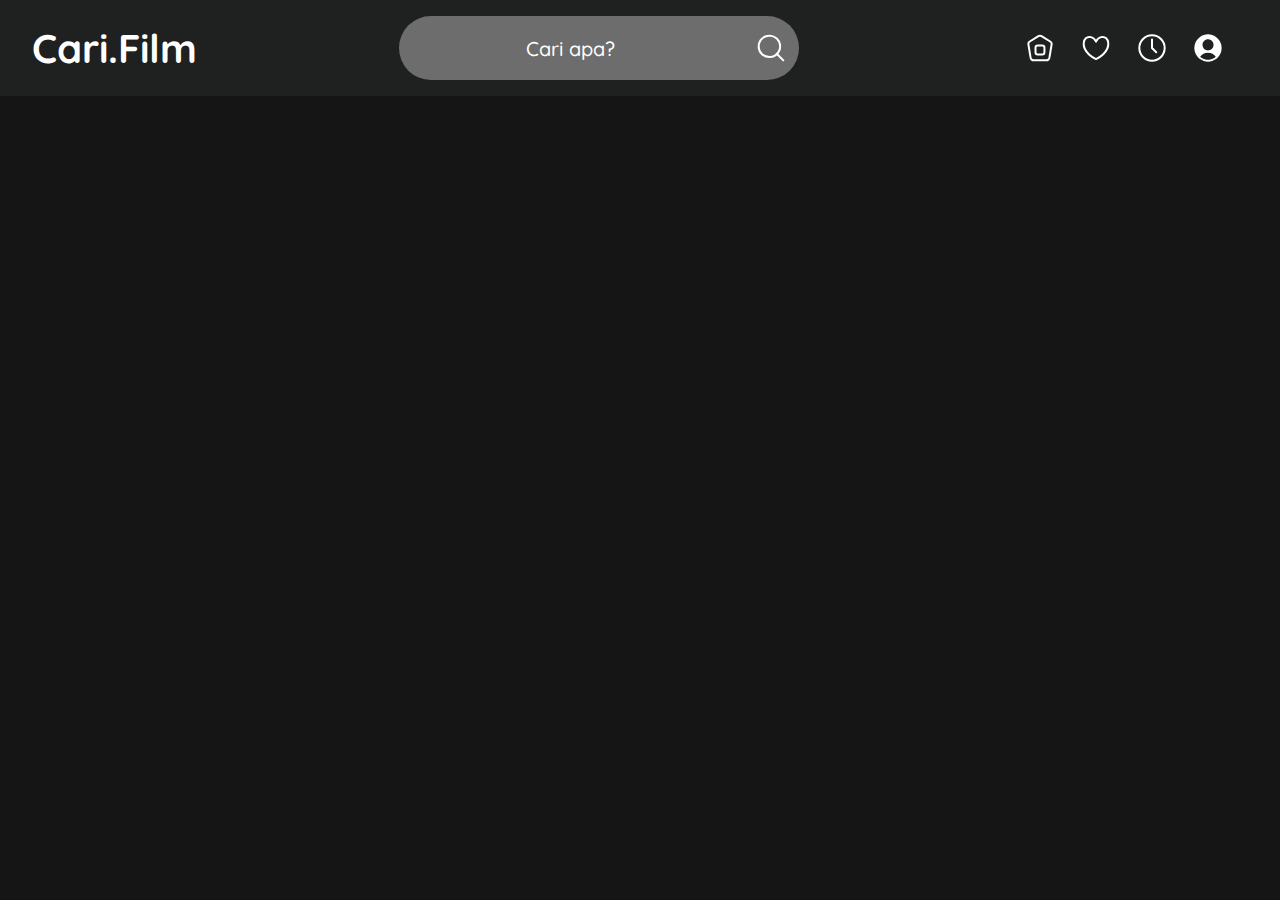
==== src/html/akun.html @ 532577dd "Add files via upload" ====
<!DOCTYPE html>
<html lang="en">

<head>
    <meta charset="UTF-8">
    <meta name="viewport" content="width=device-width, initial-scale=1.0">
    <title>Akun | CariFilm</title>
    <link rel="stylesheet" href="../css/favorite.css">
</head>

<body>
    <header>
        <div class="logo">Cari.Film</div>
        <div class="search">
            <div class="hint">Cari apa?</div>
            <div class="find">
                <svg width="32" height="32" viewBox="0 0 24 24" fill="none" xmlns="http://www.w3.org/2000/svg">
                    <path
                        d="M10.7828 18.8276C12.3741 18.8298 13.9302 18.3601 15.2544 17.4781C16.5785 16.596 17.6112 15.3413 18.2216 13.8726C18.832 12.4039 18.9929 10.7872 18.6837 9.2271C18.3746 7.66702 17.6093 6.23364 16.4849 5.10831C15.3604 3.98299 13.9272 3.2163 12.3666 2.90525C10.8061 2.5942 9.18823 2.75277 7.71786 3.3609C6.24748 3.96902 4.99062 4.99937 4.10632 6.32158C3.22202 7.64379 2.75 9.19844 2.75 10.7888C2.75 12.919 3.59596 14.9621 5.10209 16.4693C6.60821 17.9766 8.65135 18.8248 10.7828 18.8276Z"
                        stroke="currentColor" stroke-width="1.5" stroke-linecap="round" stroke-linejoin="round" />
                    <path d="M16.4883 16.491L21.25 21.25" stroke="currentColor" stroke-width="1.5"
                        stroke-linecap="round" stroke-linejoin="round" />
                </svg>
            </div>
        </div>

        <div class="tabbar">
            <div class="icon-container"><!-- home -->
                <svg class="icon-hover" width="32" height="32" viewBox="0 0 24 24" fill="none"
                    xmlns="http://www.w3.org/2000/svg">
                    <path
                        d="M21.1763 7.7549C20.9276 7.22678 20.5272 6.78468 20.0263 6.48491L13.5563 2.48491C13.0818 2.19089 12.5346 2.03511 11.9763 2.03511C11.4181 2.03511 10.8709 2.19089 10.3963 2.48491L3.90631 6.48491C3.41313 6.79411 3.02322 7.24318 2.78632 7.77489C2.54581 8.30709 2.4659 8.89792 2.55634 9.4749L4.22632 19.4749C4.34575 20.1674 4.70452 20.796 5.23999 21.251C5.77546 21.7061 6.45363 21.9587 7.15631 21.9649H16.7863C17.5133 21.9663 18.2189 21.7193 18.7863 21.2649C19.3195 20.8042 19.6736 20.1705 19.7863 19.4749L21.4564 9.4149C21.5292 8.84605 21.4318 8.26837 21.1763 7.7549ZM15.1763 14.8349C15.1763 15.3441 14.974 15.8325 14.614 16.1926C14.2539 16.5526 13.7656 16.7549 13.2563 16.7549H10.5863C10.0771 16.7549 9.58877 16.5526 9.2287 16.1926C8.86863 15.8325 8.66632 15.3441 8.66632 14.8349V12.1649C8.66632 11.6557 8.86863 11.1673 9.2287 10.8073C9.58877 10.4472 10.0771 10.2449 10.5863 10.2449H13.2563C13.7656 10.2449 14.2539 10.4472 14.614 10.8073C14.974 11.1673 15.1763 11.6557 15.1763 12.1649V14.8349Z"
                        fill="currentColor" />
                </svg>
                <!-- <svg class="icon-default" width="32" height="32" viewBox="0 0 24 24" fill="none"
                    xmlns="http://www.w3.org/2000/svg">
                    <path
                        d="M21.1763 7.7549C20.9276 7.22678 20.5272 6.78468 20.0263 6.48491L13.5563 2.48491C13.0818 2.19089 12.5346 2.03511 11.9763 2.03511C11.4181 2.03511 10.8709 2.19089 10.3963 2.48491L3.90631 6.48491C3.41313 6.79411 3.02322 7.24318 2.78632 7.77489C2.54581 8.30709 2.4659 8.89792 2.55634 9.4749L4.22632 19.4749C4.34575 20.1674 4.70452 20.796 5.23999 21.251C5.77546 21.7061 6.45363 21.9587 7.15631 21.9649H16.7863C17.5133 21.9663 18.2189 21.7193 18.7863 21.2649C19.3195 20.8042 19.6736 20.1705 19.7863 19.4749L21.4564 9.4149C21.5292 8.84605 21.4318 8.26837 21.1763 7.7549ZM15.1763 14.8349C15.1763 15.3441 14.974 15.8325 14.614 16.1926C14.2539 16.5526 13.7656 16.7549 13.2563 16.7549H10.5863C10.0771 16.7549 9.58877 16.5526 9.2287 16.1926C8.86863 15.8325 8.66632 15.3441 8.66632 14.8349V12.1649C8.66632 11.6557 8.86863 11.1673 9.2287 10.8073C9.58877 10.4472 10.0771 10.2449 10.5863 10.2449H13.2563C13.7656 10.2449 14.2539 10.4472 14.614 10.8073C14.974 11.1673 15.1763 11.6557 15.1763 12.1649V14.8349Z"
                        fill="currentColor" />
                </svg> -->
                <svg class="icon-default" width="32" height="32" viewBox="0 0 24 24" fill="none"
                    xmlns="http://www.w3.org/2000/svg">
                    <path
                        d="M19.6432 7.11615L13.162 3.08912C12.8074 2.86751 12.3977 2.75 11.9796 2.75C11.5614 2.75 11.1517 2.86751 10.7971 3.08912L4.31595 7.11615C3.94743 7.34834 3.65494 7.68332 3.47456 8.07978C3.29417 8.47623 3.23378 8.91682 3.30082 9.34719L4.9741 19.3869C5.06203 19.9128 5.33538 20.3898 5.74464 20.7315C6.1539 21.0732 6.67202 21.2571 7.20514 21.2498H16.7986C17.3317 21.2571 17.8499 21.0732 18.2591 20.7315C18.6684 20.3898 18.9417 19.9128 19.0297 19.3869L20.7029 9.34719C20.7656 8.91228 20.6985 8.46855 20.51 8.07164C20.3214 7.67474 20.0199 7.34234 19.6432 7.11615Z"
                        stroke="currentColor" stroke-width="1.5" stroke-linecap="round" stroke-linejoin="round" />
                    <path
                        d="M13.6528 10.1392H10.3063C9.38215 10.1392 8.633 10.8884 8.633 11.8125V15.1591C8.633 16.0832 9.38215 16.8323 10.3063 16.8323H13.6528C14.577 16.8323 15.3261 16.0832 15.3261 15.1591V11.8125C15.3261 10.8884 14.577 10.1392 13.6528 10.1392Z"
                        stroke="currentColor" stroke-width="1.5" stroke-linecap="round" stroke-linejoin="round" />
                </svg>
            </div>
            <div class="icon-container"><!-- favorite -->
                <!-- <svg class="icon-hover" width="32" height="32" viewBox="0 0 24 24" fill="none"
                    xmlns="http://www.w3.org/2000/svg">
                    <path
                        d="M21.19 12.6832C18.69 18.0932 12.57 20.8832 12.31 21.0032C12.2116 21.0434 12.1062 21.0638 12 21.0632C11.8938 21.0628 11.7886 21.0424 11.69 21.0032C11.44 20.8832 5.30996 18.0932 2.80996 12.6832C1.25996 9.31324 2.11996 5.68324 3.80996 4.12324C4.40192 3.61597 5.10576 3.2563 5.86367 3.07377C6.62158 2.89125 7.41194 2.89108 8.16994 3.07325C9.72094 3.42582 11.0755 4.36465 11.95 5.69325C12.8261 4.3618 14.1848 3.42248 15.7399 3.07325C16.4979 2.89108 17.2883 2.89125 18.0462 3.07377C18.8041 3.2563 19.508 3.61597 20.0999 4.12324C21.8799 5.68324 22.75 9.31324 21.19 12.6832Z"
                        fill="currentColor" />
                </svg> -->
                <svg class="icon-default" width="32" height="32" viewBox="0 0 24 24" fill="none"
                    xmlns="http://www.w3.org/2000/svg">
                    <path
                        d="M12 7.2294C10.2671 3.30561 6.23596 2.95683 4.35874 4.66804C2.83049 6.04137 2.09645 9.33298 3.49233 12.363C5.89902 17.573 12 20.3087 12 20.3087C12 20.3087 18.101 17.573 20.5076 12.363C21.9036 9.33298 21.1695 6.04137 19.6413 4.66804C17.764 2.95683 13.7328 3.30561 12 7.2294Z"
                        stroke="currentColor" stroke-width="1.5" stroke-linecap="round" stroke-linejoin="round" />
                </svg>
                <svg class="icon-hover" width="32" height="32" viewBox="0 0 24 24" fill="none"
                    xmlns="http://www.w3.org/2000/svg">
                    <path
                        d="M21.19 12.6832C18.69 18.0932 12.57 20.8832 12.31 21.0032C12.2116 21.0434 12.1062 21.0638 12 21.0632C11.8938 21.0628 11.7886 21.0424 11.69 21.0032C11.44 20.8832 5.30996 18.0932 2.80996 12.6832C1.25996 9.31324 2.11996 5.68324 3.80996 4.12324C4.40192 3.61597 5.10576 3.2563 5.86367 3.07377C6.62158 2.89125 7.41194 2.89108 8.16994 3.07325C9.72094 3.42582 11.0755 4.36465 11.95 5.69325C12.8261 4.3618 14.1848 3.42248 15.7399 3.07325C16.4979 2.89108 17.2883 2.89125 18.0462 3.07377C18.8041 3.2563 19.508 3.61597 20.0999 4.12324C21.8799 5.68324 22.75 9.31324 21.19 12.6832Z"
                        fill="currentColor" />
                </svg>
            </div>
            <div class="icon-container"><!-- history -->
                <!-- <svg class="icon-hover" width="32" height="32" viewBox="0 0 24 24" fill="none"
                    xmlns="http://www.w3.org/2000/svg">
                    <path
                        d="M12 1.75C9.97276 1.75 7.99104 2.35115 6.30544 3.47743C4.61983 4.60372 3.30609 6.20456 2.53029 8.0775C1.75449 9.95044 1.55142 12.0114 1.94692 13.9997C2.34242 15.988 3.31873 17.8144 4.75221 19.2478C6.1857 20.6813 8.01208 21.6575 10.0004 22.053C11.9887 22.4485 14.0496 22.2456 15.9225 21.4698C17.7954 20.694 19.3963 19.3802 20.5226 17.6946C21.6489 16.009 22.25 14.0273 22.25 12C22.2474 9.28234 21.1666 6.67676 19.2449 4.75508C17.3232 2.83341 14.7177 1.75265 12 1.75ZM15.88 15.88C15.7874 15.9745 15.6769 16.0497 15.5551 16.1012C15.4332 16.1526 15.3024 16.1794 15.1701 16.18C14.9063 16.1762 14.6546 16.0684 14.47 15.88L11.01 12.42V5.67999C11.01 5.41478 11.1153 5.16042 11.3029 4.97289C11.4904 4.78535 11.7448 4.67999 12.01 4.67999C12.2752 4.67999 12.5296 4.78535 12.7172 4.97289C12.9047 5.16042 13.01 5.41478 13.01 5.67999V11.6L15.88 14.47C16.0663 14.6574 16.1708 14.9108 16.1708 15.175C16.1708 15.4392 16.0663 15.6926 15.88 15.88Z"
                        fill="currentColor" />
                </svg> -->
                <svg class="icon-hover" width="32" height="32" viewBox="0 0 24 24" fill="none"
                    xmlns="http://www.w3.org/2000/svg">
                    <path
                        d="M12 1.75C9.97276 1.75 7.99104 2.35115 6.30544 3.47743C4.61983 4.60372 3.30609 6.20456 2.53029 8.0775C1.75449 9.95044 1.55142 12.0114 1.94692 13.9997C2.34242 15.988 3.31873 17.8144 4.75221 19.2478C6.1857 20.6813 8.01208 21.6575 10.0004 22.053C11.9887 22.4485 14.0496 22.2456 15.9225 21.4698C17.7954 20.694 19.3963 19.3802 20.5226 17.6946C21.6489 16.009 22.25 14.0273 22.25 12C22.2474 9.28234 21.1666 6.67676 19.2449 4.75508C17.3232 2.83341 14.7177 1.75265 12 1.75ZM15.88 15.88C15.7874 15.9745 15.6769 16.0497 15.5551 16.1012C15.4332 16.1526 15.3024 16.1794 15.1701 16.18C14.9063 16.1762 14.6546 16.0684 14.47 15.88L11.01 12.42V5.67999C11.01 5.41478 11.1153 5.16042 11.3029 4.97289C11.4904 4.78535 11.7448 4.67999 12.01 4.67999C12.2752 4.67999 12.5296 4.78535 12.7172 4.97289C12.9047 5.16042 13.01 5.41478 13.01 5.67999V11.6L15.88 14.47C16.0663 14.6574 16.1708 14.9108 16.1708 15.175C16.1708 15.4392 16.0663 15.6926 15.88 15.88Z"
                        fill="currentColor" />
                </svg>
                <svg class="icon-default" width="32" height="32" viewBox="0 0 24 24" fill="none"
                    xmlns="http://www.w3.org/2000/svg">
                    <path d="M15.1719 15.1719L12.0053 12.0053V5.67194" stroke="currentColor" stroke-width="1.5"
                        stroke-miterlimit="10" stroke-linecap="round" />
                    <path
                        d="M12 21.5C17.2467 21.5 21.5 17.2467 21.5 12C21.5 6.7533 17.2467 2.5 12 2.5C6.7533 2.5 2.5 6.7533 2.5 12C2.5 17.2467 6.7533 21.5 12 21.5Z"
                        stroke="currentColor" stroke-width="1.5" stroke-linecap="round" stroke-linejoin="round" />
                </svg>
            </div>
            <div class="icon-container"><!-- account -->
                <svg class="icon-hover" width="32" height="32" viewBox="0 0 24 24" fill="none"
                    xmlns="http://www.w3.org/2000/svg">
                    <path
                        d="M11.9667 1.75195C9.81618 1.76239 7.72323 2.4468 5.98323 3.70856C4.24323 4.97032 2.94402 6.74571 2.26894 8.78424C1.59387 10.8228 1.57703 13.0215 2.22077 15.0701C2.86452 17.1187 4.13635 18.9138 5.85681 20.202C5.90685 20.2507 5.96434 20.2912 6.02709 20.322C7.7668 21.5741 9.85708 22.248 12.0017 22.248C14.1464 22.248 16.2367 21.5741 17.9764 20.322C18.0421 20.2869 18.1027 20.2432 18.1567 20.192C19.877 18.8994 21.1468 17.0996 21.7865 15.0471C22.4261 12.9945 22.4032 10.7931 21.721 8.7543C21.0389 6.71546 19.7319 4.94233 17.985 3.68573C16.2382 2.42913 14.1398 1.75265 11.9867 1.75195H11.9667ZM11.9667 5.51196C12.7921 5.50205 13.6018 5.73775 14.2926 6.18903C14.9834 6.6403 15.5239 7.28669 15.8454 8.04584C16.1668 8.80498 16.2545 9.64249 16.0974 10.4516C15.9403 11.2607 15.5454 12.0048 14.963 12.589C14.3807 13.1732 13.6374 13.5711 12.8277 13.7319C12.0181 13.8927 11.1788 13.8092 10.4169 13.492C9.65495 13.1748 9.00487 12.6383 8.54951 11.9508C8.09415 11.2634 7.85414 10.4561 7.86004 9.63196C7.86783 8.54512 8.30238 7.50471 9.07028 6.73431C9.83818 5.96392 10.8781 5.52503 11.9667 5.51196ZM16.5942 19.4319C15.2071 20.2944 13.6058 20.7515 11.9717 20.7515C10.3376 20.7515 8.73627 20.2944 7.34921 19.4319C6.918 19.1703 6.51226 18.869 6.13726 18.532C6.70519 17.7242 7.43513 17.0431 8.28074 16.532C9.39741 15.869 10.6725 15.5191 11.9717 15.5191C13.2709 15.5191 14.546 15.869 15.6627 16.532C16.5083 17.0431 17.2382 17.7242 17.8061 18.532C17.4311 18.869 17.0254 19.1703 16.5942 19.4319Z"
                        fill="currentColor" />
                </svg>
                <svg class="icon-default" width="32" height="32" viewBox="0 0 24 24" fill="none"
                    xmlns="http://www.w3.org/2000/svg">
                    <path
                        d="M11.9667 1.75195C9.81618 1.76239 7.72323 2.4468 5.98323 3.70856C4.24323 4.97032 2.94402 6.74571 2.26894 8.78424C1.59387 10.8228 1.57703 13.0215 2.22077 15.0701C2.86452 17.1187 4.13635 18.9138 5.85681 20.202C5.90685 20.2507 5.96434 20.2912 6.02709 20.322C7.7668 21.5741 9.85708 22.248 12.0017 22.248C14.1464 22.248 16.2367 21.5741 17.9764 20.322C18.0421 20.2869 18.1027 20.2432 18.1567 20.192C19.877 18.8994 21.1468 17.0996 21.7865 15.0471C22.4261 12.9945 22.4032 10.7931 21.721 8.7543C21.0389 6.71546 19.7319 4.94233 17.985 3.68573C16.2382 2.42913 14.1398 1.75265 11.9867 1.75195H11.9667ZM11.9667 5.51196C12.7921 5.50205 13.6018 5.73775 14.2926 6.18903C14.9834 6.6403 15.5239 7.28669 15.8454 8.04584C16.1668 8.80498 16.2545 9.64249 16.0974 10.4516C15.9403 11.2607 15.5454 12.0048 14.963 12.589C14.3807 13.1732 13.6374 13.5711 12.8277 13.7319C12.0181 13.8927 11.1788 13.8092 10.4169 13.492C9.65495 13.1748 9.00487 12.6383 8.54951 11.9508C8.09415 11.2634 7.85414 10.4561 7.86004 9.63196C7.86783 8.54512 8.30238 7.50471 9.07028 6.73431C9.83818 5.96392 10.8781 5.52503 11.9667 5.51196ZM16.5942 19.4319C15.2071 20.2944 13.6058 20.7515 11.9717 20.7515C10.3376 20.7515 8.73627 20.2944 7.34921 19.4319C6.918 19.1703 6.51226 18.869 6.13726 18.532C6.70519 17.7242 7.43513 17.0431 8.28074 16.532C9.39741 15.869 10.6725 15.5191 11.9717 15.5191C13.2709 15.5191 14.546 15.869 15.6627 16.532C16.5083 17.0431 17.2382 17.7242 17.8061 18.532C17.4311 18.869 17.0254 19.1703 16.5942 19.4319Z"
                        fill="currentColor" />
                </svg>
                <!-- <svg class="icon-hover" width="32" height="32" viewBox="0 0 24 24" fill="none"
                    xmlns="http://www.w3.org/2000/svg">
                    <path
                        d="M12 21.5C17.2467 21.5 21.5 17.2467 21.5 12C21.5 6.7533 17.2467 2.5 12 2.5C6.7533 2.5 2.5 6.7533 2.5 12C2.5 17.2467 6.7533 21.5 12 21.5Z"
                        stroke="currentColor" stroke-width="1.5" stroke-linecap="round" stroke-linejoin="round" />
                    <path
                        d="M6.3739 19.6528C6.90736 18.6208 7.71438 17.7554 8.70668 17.1513C9.69897 16.5472 10.8383 16.2277 12 16.2277C13.1617 16.2277 14.301 16.5472 15.2933 17.1513C16.2857 17.7554 17.0926 18.6208 17.6261 19.6528"
                        stroke="currentColor" stroke-width="1.5" stroke-linecap="round" stroke-linejoin="round" />
                    <path
                        d="M12 13.0556C13.8772 13.0556 15.3989 11.5339 15.3989 9.6567C15.3989 7.77954 13.8772 6.25781 12 6.25781C10.1228 6.25781 8.60114 7.77954 8.60114 9.6567C8.60114 11.5339 10.1228 13.0556 12 13.0556Z"
                        stroke="currentColor" stroke-width="1.5" stroke-linecap="round" stroke-linejoin="round" />
                </svg> -->
            </div>
        </div>
    </header>

    <script src="../js/akun.js"></script>
</body>

</html>
---- src/css/favorite.css ----
/* google font */
@import url('https://fonts.googleapis.com/css2?family=Poppins:ital,wght@0,100;0,200;0,300;0,400;0,500;0,600;0,700;0,800;0,900;1,100;1,200;1,300;1,400;1,500;1,600;1,700;1,800;1,900&family=Quicksand:wght@300..700&display=swap');
/* google font */

/* root */
:root {
    --font1: "Poppins", sans-serif;
    --font2: "Quicksand", sans-serif;;

    --color1: #ffffff;
    --color2: #FFBF00;
    --color3: #151515;
    --color4: #6D6D6D;
    --color5: #999999;
    --color6: #1f2020;
    --color7: #002F5A;
    --color8: #0082FB;
    --color9: #CCCCCC;
    --color10: #EFEFEF;

    --grey-25: rgba(153, 153, 153, 0.25);
    --white-25: rgba(255, 255, 255, 0.25);
}
/* root */

/* BASE */
* {
  box-sizing: border-box;
  padding: 0;
  margin: 0;
  scroll-behavior: smooth;
}

html {
  scroll-behavior: smooth;
}

body {
  display: flex;
  align-items: center;
  flex-direction: column;
  gap: 4rem;
  font-family: var(--font1);
  color: var(--color1);
  background-color: var(--color3);
}

a {
  text-decoration: none;
  color: var(--color3);
}
/* BASE */

header, nav, section, article {
    width: 100%;
    padding: 0 32px;
}
header, nav, .search, .tabbar, .hint, .find, .category, article .rate, footer, footer .call, footer .language-selector {
    display: flex;
    align-items: center;
}

header {
    height: 96px;
    justify-content: space-between;
    color: var(--color1);
    background-color: var(--color6);
}
header .logo {
    font-size: 2.5rem;
    font-family: var(--font2);
    font-weight: bold;
}
header .search {
    width: 400px;
    height: 64px;
    justify-content: space-between;
    font-size: 1.25rem;
    font-family: var(--font2);
    font-weight: 500;
    background-color: var(--color4);
    border-radius: 32px;
    -webkit-border-radius: 32px;
    -moz-border-radius: 32px;
    -ms-border-radius: 32px;
    -o-border-radius: 32px;
}
header .search .hint:hover, header .search .find:hover {
    background-color: var(--white-25);
}
.search .hint {
    width: 400px;
    height: 64px;
    justify-content: center;
    border-top-left-radius: 32px;
    border-bottom-left-radius: 32px;
}
.search .find {
    width: 64px;
    height: 64px;
    justify-content: center;
    border-top-right-radius: 32px;
    border-bottom-right-radius: 32px;
}
.tabbar {
    width: 248px;
    height: 64px;
    justify-content: space-between;
    padding: 16px 24px;
    background-color: var(--color6);
    border-radius: 32px;
    -webkit-border-radius: 32px;
    -moz-border-radius: 32px;
    -ms-border-radius: 32px;
    -o-border-radius: 32px;
}
.icon-container {
    display: flex;
    align-items: center;
    position: relative;
    width: 32px;
    height: 32px;
}
.icon-default {
    color: var(--color1);
    position: absolute;
    opacity: 1;
    transition: opacity 0.2s ease;
}
.icon-hover {
    color: var(--color5);
    position: absolute;opacity: 0;
    transition: opacity 0.2s ease;
    -webkit-transition: opacity 0.2s ease;
    -moz-transition: opacity 0.2s ease;
    -ms-transition: opacity 0.2s ease;
    -o-transition: opacity 0.2s ease;
}
.icon-container:hover .icon-default {
    opacity: 0;
}
.icon-container:hover .icon-hover {
    opacity: 1;
}

section .content {
    width: 100%;
    height: max-content;
    flex-direction: row;
    justify-content: center;
    align-items: center;
    gap: 2rem;
    /* background-color: violet; */
}
section .content .img img {
    width: 25rem;
    height: 25rem;
    justify-content: center;
    align-items: center;
    object-fit: cover;
    border-radius: 1rem;
    -webkit-border-radius: 1rem;
    -moz-border-radius: 1rem;
    -ms-border-radius: 1rem;
    -o-border-radius: 1rem;
}
article,
article .img-love,
section .content,
section .content .img,
.content .text-detail,
.content .rate-detail,
.content .genre-detail,
.content .button-detail,
.button-detail .play,
.button-detail .love {
    display: flex;
}
.content .text-detail {
    flex-direction: column;
    gap: 0.75rem;
}
.text-detail p {
    color: var(--color5);
}
.content .title-detail {
    font-weight: 500;
    font-size: 2rem;
}
.content .rate-detail {
    flex-direction: row;
    gap: 0.5rem;
}
.text-detail .thin {
    font-weight: 200;
}
.text-detail .genre-detail {
    flex-direction: row;
    gap: 0.5rem;
}
.text-detail .button-detail {
    flex-direction: row;
    gap: 1rem;
}
.button-detail .play {
    width: 55px;
    height: 45px;
    justify-content: center;
    align-items: center;
    background-color: var(--color7);
    border-radius: 0.5rem;
    -webkit-border-radius: 0.5rem;
    -moz-border-radius: 0.5rem;
    -ms-border-radius: 0.5rem;
    -o-border-radius: 0.5rem;
}
.button-detail .love {
    width: 55px;
    height: 45px;
    justify-content: center;
    align-items: center;
    background-color: var(--color8);
    border-radius: 0.5rem;
    -webkit-border-radius: 0.5rem;
    -moz-border-radius: 0.5rem;
    -ms-border-radius: 0.5rem;
    -o-border-radius: 0.5rem;
}
/* fungsi hover */
.button-detail .play, .button-detail .love {
    transition: transform 0.3s ease-in-out;
}
.button-detail .play:hover {
    background-color: var(--color8);
    transform: scale(1.1);
    -webkit-transform: scale(1.1);
    -moz-transform: scale(1.1);
    -ms-transform: scale(1.1);
    -o-transform: scale(1.1);
}
.button-detail .love:hover {
    background-color: var(--color7);
    transform: scale(1.1);
    -webkit-transform: scale(1.1);
    -moz-transform: scale(1.1);
    -ms-transform: scale(1.1);
    -o-transform: scale(1.1);
}
/* fungsi hover */
.text-detail .sinopsis-detail {
    width: 40rem;
    text-align: justify;
    color: var(--color9);
    /* background-color: #0082FB; */
}
article {
    width: 100%;
    flex-direction: column;
    justify-content: center;
    align-items: center;
    gap: 2rem;
}
article .caption {
    font-size: 1.5rem;
}
article .img-love {
    flex-wrap: wrap;
    justify-content: center;
    align-items: center;
    gap: 2rem;
}
article img {
    width: 200px;
    height: 280px;
    object-fit: cover;
    border-radius: 1rem;
    -webkit-border-radius: 1rem;
    -moz-border-radius: 1rem;
    -ms-border-radius: 1rem;
    -o-border-radius: 1rem;
}

/* ========== */
.image-container {
    position: relative;
    display: inline-block;
    overflow: hidden;
    width: auto;
    height: auto;
    border-radius: 1rem;
    -webkit-border-radius: 1rem;
    -moz-border-radius: 1rem;
    -ms-border-radius: 1rem;
    -o-border-radius: 1rem;
}

.image-container img {
    display: block;
    width: 200px;
    height: 280px;
    transition: transform 0.3s ease, filter 0.3s ease; /* Animasi membesar dan efek gelap */
}

.image-container .overlay-text {
    position: absolute;
    top: 50%;
    left: 50%;
    transform: translate(-50%, -50%);
    color: white;
    font-size: 1rem;
    font-weight: bold;
    text-align: center;
    opacity: 0; /* Teks tersembunyi default */
    transition: opacity 0.3s ease; /* Animasi muncul teks */
    pointer-events: none; /* Hindari teks dapat diklik */
}

.image-container:hover img {
    transform: scale(1.1);
    filter: brightness(20%);
    -webkit-filter: brightness(20%);
}

.image-container:hover .overlay-text {
    opacity: 1; /* Tampilkan teks saat hover */
}
/* ========== */

footer {
    width: 100%;
    padding: 3%;
    flex-direction: column;
    font-family: var(--font1);
    color: white;
    background-color: black;
}
footer a {
    color: #ffffff;
    text-decoration: none;
    margin: 5px 0;
    display: block;
}
footer a:hover {
    text-decoration: underline;
}
footer .call {
    width: 100%;
    margin-bottom: 20px;
    gap: 5px;
}
footer .footer-up {
    width: 100%;
    display: flex;
    justify-content: space-between;
    flex-wrap: wrap;
}
.footer-column {
    flex: 1;
    min-width: 150px;
}
.footer-bottom {
    width: 100%;
    display: flex;
    flex-direction: column;
    gap: 20px;
    margin-top: 20px;
    font-size: 14px;
}
footer .language-selector {
    gap: 8px;
}
footer .language-selector select {
    padding: 5px;
    border-radius: 3px;
    color: var(--color1);
    background-color: var(--color3);
}

/* back to top */
.back-to-top {
    position: fixed;
    bottom: 50px;
    right: 50px;
    width: 50px;
    height: 50px;
    background-color: var(--color6);
    border-radius: 50%;
    box-shadow: 0 4px 6px var(--color3);
    display: flex;
    align-items: center;
    justify-content: center;
    cursor: pointer;
    z-index: 1000;
    opacity: 0;
    visibility: hidden;
    transition: opacity 0.3s, visibility 0.3s, transform 0.3s ease-in-out;
    -webkit-transition: opacity 0.3s, visibility 0.3s, transform 0.3s ease-in-out;
    -moz-transition: opacity 0.3s, visibility 0.3s, transform 0.3s ease-in-out;
    -ms-transition: opacity 0.3s, visibility 0.3s, transform 0.3s ease-in-out;
    -o-transition: opacity 0.3s, visibility 0.3s, transform 0.3s ease-in-out;
}

.back-to-top:hover {
    transform: scale(1.1);
}
.back-to-top.show {
    opacity: 1;
    visibility: visible;
}
/* back to top */
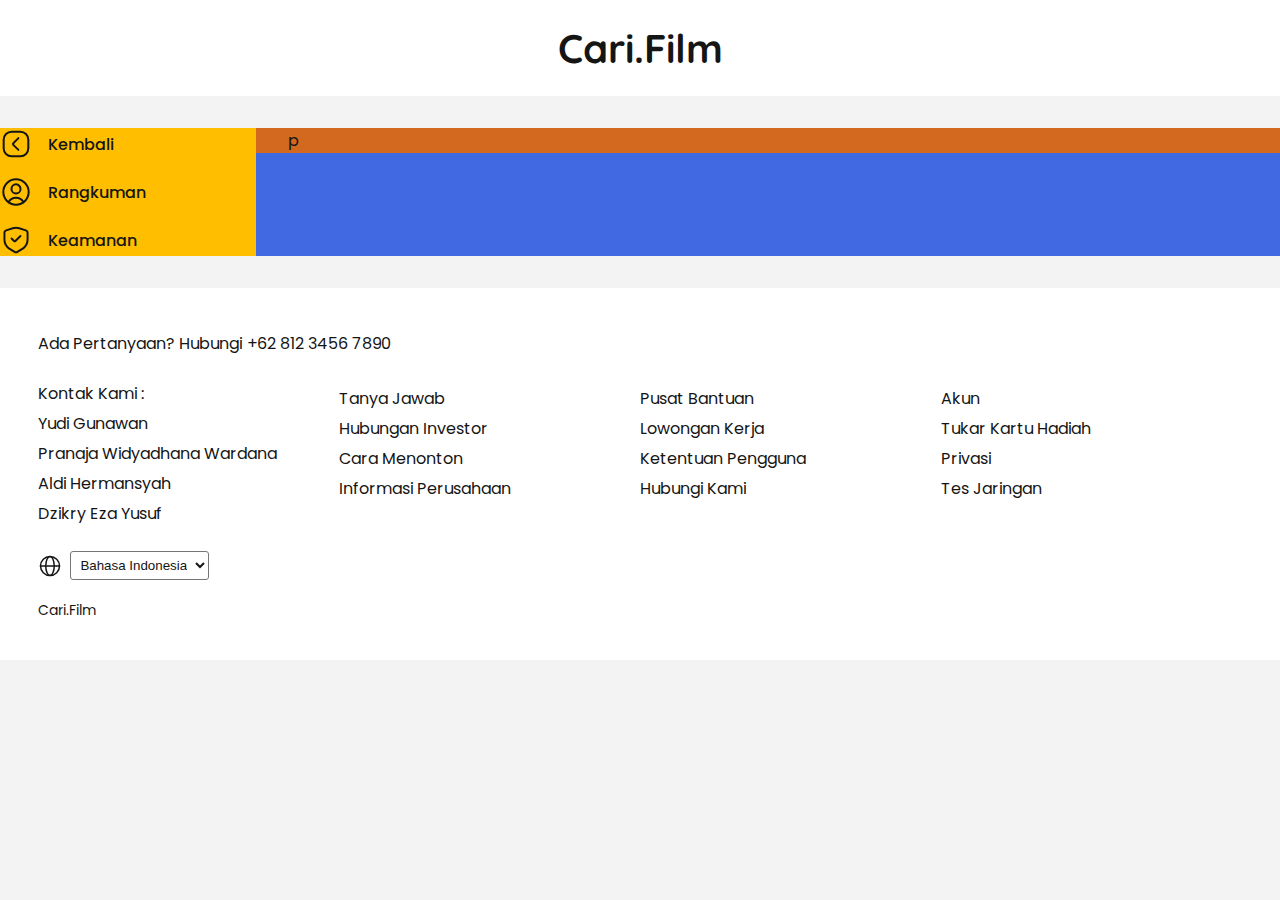
==== commit 55ea2b62: "Add files via upload" ====
--- a/src/html/akun.html
+++ b/src/html/akun.html
@@ -5,106 +5,30 @@
     <meta charset="UTF-8">
     <meta name="viewport" content="width=device-width, initial-scale=1.0">
     <title>Akun | CariFilm</title>
-    <link rel="stylesheet" href="../css/favorite.css">
+    <link rel="stylesheet" href="../css/akun.css">
 </head>
 
 <body>
     <header>
         <div class="logo">Cari.Film</div>
-        <div class="search">
-            <div class="hint">Cari apa?</div>
-            <div class="find">
+    </header>
+
+    <div class="container">
+        <aside>
+            <a href="../../index.html">
+                <div class="button-item">
+                    <svg width="32" height="32" viewBox="0 0 24 24" fill="none" xmlns="http://www.w3.org/2000/svg">
+                        <path
+                            d="M13.8222 7.58594L10.1439 11.2643C10.041 11.3668 9.95939 11.4886 9.90371 11.6228C9.84801 11.7569 9.81934 11.9007 9.81934 12.0459C9.81934 12.1912 9.84801 12.335 9.90371 12.4691C9.95939 12.6033 10.041 12.725 10.1439 12.8276L13.8222 16.4139"
+                            stroke="currentColor" stroke-width="1.5" stroke-linecap="round" stroke-linejoin="round" />
+                        <rect x="2.75" y="2.75" width="18.5" height="18.5" rx="6" stroke="currentColor"
+                            stroke-width="1.5" />
+                    </svg>
+                    <div class="title-aside">Kembali</div>
+                </div>
+            </a>
+            <div class="button-item">
                 <svg width="32" height="32" viewBox="0 0 24 24" fill="none" xmlns="http://www.w3.org/2000/svg">
-                    <path
-                        d="M10.7828 18.8276C12.3741 18.8298 13.9302 18.3601 15.2544 17.4781C16.5785 16.596 17.6112 15.3413 18.2216 13.8726C18.832 12.4039 18.9929 10.7872 18.6837 9.2271C18.3746 7.66702 17.6093 6.23364 16.4849 5.10831C15.3604 3.98299 13.9272 3.2163 12.3666 2.90525C10.8061 2.5942 9.18823 2.75277 7.71786 3.3609C6.24748 3.96902 4.99062 4.99937 4.10632 6.32158C3.22202 7.64379 2.75 9.19844 2.75 10.7888C2.75 12.919 3.59596 14.9621 5.10209 16.4693C6.60821 17.9766 8.65135 18.8248 10.7828 18.8276Z"
-                        stroke="currentColor" stroke-width="1.5" stroke-linecap="round" stroke-linejoin="round" />
-                    <path d="M16.4883 16.491L21.25 21.25" stroke="currentColor" stroke-width="1.5"
-                        stroke-linecap="round" stroke-linejoin="round" />
-                </svg>
-            </div>
-        </div>
-
-        <div class="tabbar">
-            <div class="icon-container"><!-- home -->
-                <svg class="icon-hover" width="32" height="32" viewBox="0 0 24 24" fill="none"
-                    xmlns="http://www.w3.org/2000/svg">
-                    <path
-                        d="M21.1763 7.7549C20.9276 7.22678 20.5272 6.78468 20.0263 6.48491L13.5563 2.48491C13.0818 2.19089 12.5346 2.03511 11.9763 2.03511C11.4181 2.03511 10.8709 2.19089 10.3963 2.48491L3.90631 6.48491C3.41313 6.79411 3.02322 7.24318 2.78632 7.77489C2.54581 8.30709 2.4659 8.89792 2.55634 9.4749L4.22632 19.4749C4.34575 20.1674 4.70452 20.796 5.23999 21.251C5.77546 21.7061 6.45363 21.9587 7.15631 21.9649H16.7863C17.5133 21.9663 18.2189 21.7193 18.7863 21.2649C19.3195 20.8042 19.6736 20.1705 19.7863 19.4749L21.4564 9.4149C21.5292 8.84605 21.4318 8.26837 21.1763 7.7549ZM15.1763 14.8349C15.1763 15.3441 14.974 15.8325 14.614 16.1926C14.2539 16.5526 13.7656 16.7549 13.2563 16.7549H10.5863C10.0771 16.7549 9.58877 16.5526 9.2287 16.1926C8.86863 15.8325 8.66632 15.3441 8.66632 14.8349V12.1649C8.66632 11.6557 8.86863 11.1673 9.2287 10.8073C9.58877 10.4472 10.0771 10.2449 10.5863 10.2449H13.2563C13.7656 10.2449 14.2539 10.4472 14.614 10.8073C14.974 11.1673 15.1763 11.6557 15.1763 12.1649V14.8349Z"
-                        fill="currentColor" />
-                </svg>
-                <!-- <svg class="icon-default" width="32" height="32" viewBox="0 0 24 24" fill="none"
-                    xmlns="http://www.w3.org/2000/svg">
-                    <path
-                        d="M21.1763 7.7549C20.9276 7.22678 20.5272 6.78468 20.0263 6.48491L13.5563 2.48491C13.0818 2.19089 12.5346 2.03511 11.9763 2.03511C11.4181 2.03511 10.8709 2.19089 10.3963 2.48491L3.90631 6.48491C3.41313 6.79411 3.02322 7.24318 2.78632 7.77489C2.54581 8.30709 2.4659 8.89792 2.55634 9.4749L4.22632 19.4749C4.34575 20.1674 4.70452 20.796 5.23999 21.251C5.77546 21.7061 6.45363 21.9587 7.15631 21.9649H16.7863C17.5133 21.9663 18.2189 21.7193 18.7863 21.2649C19.3195 20.8042 19.6736 20.1705 19.7863 19.4749L21.4564 9.4149C21.5292 8.84605 21.4318 8.26837 21.1763 7.7549ZM15.1763 14.8349C15.1763 15.3441 14.974 15.8325 14.614 16.1926C14.2539 16.5526 13.7656 16.7549 13.2563 16.7549H10.5863C10.0771 16.7549 9.58877 16.5526 9.2287 16.1926C8.86863 15.8325 8.66632 15.3441 8.66632 14.8349V12.1649C8.66632 11.6557 8.86863 11.1673 9.2287 10.8073C9.58877 10.4472 10.0771 10.2449 10.5863 10.2449H13.2563C13.7656 10.2449 14.2539 10.4472 14.614 10.8073C14.974 11.1673 15.1763 11.6557 15.1763 12.1649V14.8349Z"
-                        fill="currentColor" />
-                </svg> -->
-                <svg class="icon-default" width="32" height="32" viewBox="0 0 24 24" fill="none"
-                    xmlns="http://www.w3.org/2000/svg">
-                    <path
-                        d="M19.6432 7.11615L13.162 3.08912C12.8074 2.86751 12.3977 2.75 11.9796 2.75C11.5614 2.75 11.1517 2.86751 10.7971 3.08912L4.31595 7.11615C3.94743 7.34834 3.65494 7.68332 3.47456 8.07978C3.29417 8.47623 3.23378 8.91682 3.30082 9.34719L4.9741 19.3869C5.06203 19.9128 5.33538 20.3898 5.74464 20.7315C6.1539 21.0732 6.67202 21.2571 7.20514 21.2498H16.7986C17.3317 21.2571 17.8499 21.0732 18.2591 20.7315C18.6684 20.3898 18.9417 19.9128 19.0297 19.3869L20.7029 9.34719C20.7656 8.91228 20.6985 8.46855 20.51 8.07164C20.3214 7.67474 20.0199 7.34234 19.6432 7.11615Z"
-                        stroke="currentColor" stroke-width="1.5" stroke-linecap="round" stroke-linejoin="round" />
-                    <path
-                        d="M13.6528 10.1392H10.3063C9.38215 10.1392 8.633 10.8884 8.633 11.8125V15.1591C8.633 16.0832 9.38215 16.8323 10.3063 16.8323H13.6528C14.577 16.8323 15.3261 16.0832 15.3261 15.1591V11.8125C15.3261 10.8884 14.577 10.1392 13.6528 10.1392Z"
-                        stroke="currentColor" stroke-width="1.5" stroke-linecap="round" stroke-linejoin="round" />
-                </svg>
-            </div>
-            <div class="icon-container"><!-- favorite -->
-                <!-- <svg class="icon-hover" width="32" height="32" viewBox="0 0 24 24" fill="none"
-                    xmlns="http://www.w3.org/2000/svg">
-                    <path
-                        d="M21.19 12.6832C18.69 18.0932 12.57 20.8832 12.31 21.0032C12.2116 21.0434 12.1062 21.0638 12 21.0632C11.8938 21.0628 11.7886 21.0424 11.69 21.0032C11.44 20.8832 5.30996 18.0932 2.80996 12.6832C1.25996 9.31324 2.11996 5.68324 3.80996 4.12324C4.40192 3.61597 5.10576 3.2563 5.86367 3.07377C6.62158 2.89125 7.41194 2.89108 8.16994 3.07325C9.72094 3.42582 11.0755 4.36465 11.95 5.69325C12.8261 4.3618 14.1848 3.42248 15.7399 3.07325C16.4979 2.89108 17.2883 2.89125 18.0462 3.07377C18.8041 3.2563 19.508 3.61597 20.0999 4.12324C21.8799 5.68324 22.75 9.31324 21.19 12.6832Z"
-                        fill="currentColor" />
-                </svg> -->
-                <svg class="icon-default" width="32" height="32" viewBox="0 0 24 24" fill="none"
-                    xmlns="http://www.w3.org/2000/svg">
-                    <path
-                        d="M12 7.2294C10.2671 3.30561 6.23596 2.95683 4.35874 4.66804C2.83049 6.04137 2.09645 9.33298 3.49233 12.363C5.89902 17.573 12 20.3087 12 20.3087C12 20.3087 18.101 17.573 20.5076 12.363C21.9036 9.33298 21.1695 6.04137 19.6413 4.66804C17.764 2.95683 13.7328 3.30561 12 7.2294Z"
-                        stroke="currentColor" stroke-width="1.5" stroke-linecap="round" stroke-linejoin="round" />
-                </svg>
-                <svg class="icon-hover" width="32" height="32" viewBox="0 0 24 24" fill="none"
-                    xmlns="http://www.w3.org/2000/svg">
-                    <path
-                        d="M21.19 12.6832C18.69 18.0932 12.57 20.8832 12.31 21.0032C12.2116 21.0434 12.1062 21.0638 12 21.0632C11.8938 21.0628 11.7886 21.0424 11.69 21.0032C11.44 20.8832 5.30996 18.0932 2.80996 12.6832C1.25996 9.31324 2.11996 5.68324 3.80996 4.12324C4.40192 3.61597 5.10576 3.2563 5.86367 3.07377C6.62158 2.89125 7.41194 2.89108 8.16994 3.07325C9.72094 3.42582 11.0755 4.36465 11.95 5.69325C12.8261 4.3618 14.1848 3.42248 15.7399 3.07325C16.4979 2.89108 17.2883 2.89125 18.0462 3.07377C18.8041 3.2563 19.508 3.61597 20.0999 4.12324C21.8799 5.68324 22.75 9.31324 21.19 12.6832Z"
-                        fill="currentColor" />
-                </svg>
-            </div>
-            <div class="icon-container"><!-- history -->
-                <!-- <svg class="icon-hover" width="32" height="32" viewBox="0 0 24 24" fill="none"
-                    xmlns="http://www.w3.org/2000/svg">
-                    <path
-                        d="M12 1.75C9.97276 1.75 7.99104 2.35115 6.30544 3.47743C4.61983 4.60372 3.30609 6.20456 2.53029 8.0775C1.75449 9.95044 1.55142 12.0114 1.94692 13.9997C2.34242 15.988 3.31873 17.8144 4.75221 19.2478C6.1857 20.6813 8.01208 21.6575 10.0004 22.053C11.9887 22.4485 14.0496 22.2456 15.9225 21.4698C17.7954 20.694 19.3963 19.3802 20.5226 17.6946C21.6489 16.009 22.25 14.0273 22.25 12C22.2474 9.28234 21.1666 6.67676 19.2449 4.75508C17.3232 2.83341 14.7177 1.75265 12 1.75ZM15.88 15.88C15.7874 15.9745 15.6769 16.0497 15.5551 16.1012C15.4332 16.1526 15.3024 16.1794 15.1701 16.18C14.9063 16.1762 14.6546 16.0684 14.47 15.88L11.01 12.42V5.67999C11.01 5.41478 11.1153 5.16042 11.3029 4.97289C11.4904 4.78535 11.7448 4.67999 12.01 4.67999C12.2752 4.67999 12.5296 4.78535 12.7172 4.97289C12.9047 5.16042 13.01 5.41478 13.01 5.67999V11.6L15.88 14.47C16.0663 14.6574 16.1708 14.9108 16.1708 15.175C16.1708 15.4392 16.0663 15.6926 15.88 15.88Z"
-                        fill="currentColor" />
-                </svg> -->
-                <svg class="icon-hover" width="32" height="32" viewBox="0 0 24 24" fill="none"
-                    xmlns="http://www.w3.org/2000/svg">
-                    <path
-                        d="M12 1.75C9.97276 1.75 7.99104 2.35115 6.30544 3.47743C4.61983 4.60372 3.30609 6.20456 2.53029 8.0775C1.75449 9.95044 1.55142 12.0114 1.94692 13.9997C2.34242 15.988 3.31873 17.8144 4.75221 19.2478C6.1857 20.6813 8.01208 21.6575 10.0004 22.053C11.9887 22.4485 14.0496 22.2456 15.9225 21.4698C17.7954 20.694 19.3963 19.3802 20.5226 17.6946C21.6489 16.009 22.25 14.0273 22.25 12C22.2474 9.28234 21.1666 6.67676 19.2449 4.75508C17.3232 2.83341 14.7177 1.75265 12 1.75ZM15.88 15.88C15.7874 15.9745 15.6769 16.0497 15.5551 16.1012C15.4332 16.1526 15.3024 16.1794 15.1701 16.18C14.9063 16.1762 14.6546 16.0684 14.47 15.88L11.01 12.42V5.67999C11.01 5.41478 11.1153 5.16042 11.3029 4.97289C11.4904 4.78535 11.7448 4.67999 12.01 4.67999C12.2752 4.67999 12.5296 4.78535 12.7172 4.97289C12.9047 5.16042 13.01 5.41478 13.01 5.67999V11.6L15.88 14.47C16.0663 14.6574 16.1708 14.9108 16.1708 15.175C16.1708 15.4392 16.0663 15.6926 15.88 15.88Z"
-                        fill="currentColor" />
-                </svg>
-                <svg class="icon-default" width="32" height="32" viewBox="0 0 24 24" fill="none"
-                    xmlns="http://www.w3.org/2000/svg">
-                    <path d="M15.1719 15.1719L12.0053 12.0053V5.67194" stroke="currentColor" stroke-width="1.5"
-                        stroke-miterlimit="10" stroke-linecap="round" />
-                    <path
-                        d="M12 21.5C17.2467 21.5 21.5 17.2467 21.5 12C21.5 6.7533 17.2467 2.5 12 2.5C6.7533 2.5 2.5 6.7533 2.5 12C2.5 17.2467 6.7533 21.5 12 21.5Z"
-                        stroke="currentColor" stroke-width="1.5" stroke-linecap="round" stroke-linejoin="round" />
-                </svg>
-            </div>
-            <div class="icon-container"><!-- account -->
-                <svg class="icon-hover" width="32" height="32" viewBox="0 0 24 24" fill="none"
-                    xmlns="http://www.w3.org/2000/svg">
-                    <path
-                        d="M11.9667 1.75195C9.81618 1.76239 7.72323 2.4468 5.98323 3.70856C4.24323 4.97032 2.94402 6.74571 2.26894 8.78424C1.59387 10.8228 1.57703 13.0215 2.22077 15.0701C2.86452 17.1187 4.13635 18.9138 5.85681 20.202C5.90685 20.2507 5.96434 20.2912 6.02709 20.322C7.7668 21.5741 9.85708 22.248 12.0017 22.248C14.1464 22.248 16.2367 21.5741 17.9764 20.322C18.0421 20.2869 18.1027 20.2432 18.1567 20.192C19.877 18.8994 21.1468 17.0996 21.7865 15.0471C22.4261 12.9945 22.4032 10.7931 21.721 8.7543C21.0389 6.71546 19.7319 4.94233 17.985 3.68573C16.2382 2.42913 14.1398 1.75265 11.9867 1.75195H11.9667ZM11.9667 5.51196C12.7921 5.50205 13.6018 5.73775 14.2926 6.18903C14.9834 6.6403 15.5239 7.28669 15.8454 8.04584C16.1668 8.80498 16.2545 9.64249 16.0974 10.4516C15.9403 11.2607 15.5454 12.0048 14.963 12.589C14.3807 13.1732 13.6374 13.5711 12.8277 13.7319C12.0181 13.8927 11.1788 13.8092 10.4169 13.492C9.65495 13.1748 9.00487 12.6383 8.54951 11.9508C8.09415 11.2634 7.85414 10.4561 7.86004 9.63196C7.86783 8.54512 8.30238 7.50471 9.07028 6.73431C9.83818 5.96392 10.8781 5.52503 11.9667 5.51196ZM16.5942 19.4319C15.2071 20.2944 13.6058 20.7515 11.9717 20.7515C10.3376 20.7515 8.73627 20.2944 7.34921 19.4319C6.918 19.1703 6.51226 18.869 6.13726 18.532C6.70519 17.7242 7.43513 17.0431 8.28074 16.532C9.39741 15.869 10.6725 15.5191 11.9717 15.5191C13.2709 15.5191 14.546 15.869 15.6627 16.532C16.5083 17.0431 17.2382 17.7242 17.8061 18.532C17.4311 18.869 17.0254 19.1703 16.5942 19.4319Z"
-                        fill="currentColor" />
-                </svg>
-                <svg class="icon-default" width="32" height="32" viewBox="0 0 24 24" fill="none"
-                    xmlns="http://www.w3.org/2000/svg">
-                    <path
-                        d="M11.9667 1.75195C9.81618 1.76239 7.72323 2.4468 5.98323 3.70856C4.24323 4.97032 2.94402 6.74571 2.26894 8.78424C1.59387 10.8228 1.57703 13.0215 2.22077 15.0701C2.86452 17.1187 4.13635 18.9138 5.85681 20.202C5.90685 20.2507 5.96434 20.2912 6.02709 20.322C7.7668 21.5741 9.85708 22.248 12.0017 22.248C14.1464 22.248 16.2367 21.5741 17.9764 20.322C18.0421 20.2869 18.1027 20.2432 18.1567 20.192C19.877 18.8994 21.1468 17.0996 21.7865 15.0471C22.4261 12.9945 22.4032 10.7931 21.721 8.7543C21.0389 6.71546 19.7319 4.94233 17.985 3.68573C16.2382 2.42913 14.1398 1.75265 11.9867 1.75195H11.9667ZM11.9667 5.51196C12.7921 5.50205 13.6018 5.73775 14.2926 6.18903C14.9834 6.6403 15.5239 7.28669 15.8454 8.04584C16.1668 8.80498 16.2545 9.64249 16.0974 10.4516C15.9403 11.2607 15.5454 12.0048 14.963 12.589C14.3807 13.1732 13.6374 13.5711 12.8277 13.7319C12.0181 13.8927 11.1788 13.8092 10.4169 13.492C9.65495 13.1748 9.00487 12.6383 8.54951 11.9508C8.09415 11.2634 7.85414 10.4561 7.86004 9.63196C7.86783 8.54512 8.30238 7.50471 9.07028 6.73431C9.83818 5.96392 10.8781 5.52503 11.9667 5.51196ZM16.5942 19.4319C15.2071 20.2944 13.6058 20.7515 11.9717 20.7515C10.3376 20.7515 8.73627 20.2944 7.34921 19.4319C6.918 19.1703 6.51226 18.869 6.13726 18.532C6.70519 17.7242 7.43513 17.0431 8.28074 16.532C9.39741 15.869 10.6725 15.5191 11.9717 15.5191C13.2709 15.5191 14.546 15.869 15.6627 16.532C16.5083 17.0431 17.2382 17.7242 17.8061 18.532C17.4311 18.869 17.0254 19.1703 16.5942 19.4319Z"
-                        fill="currentColor" />
-                </svg>
-                <!-- <svg class="icon-hover" width="32" height="32" viewBox="0 0 24 24" fill="none"
-                    xmlns="http://www.w3.org/2000/svg">
                     <path
                         d="M12 21.5C17.2467 21.5 21.5 17.2467 21.5 12C21.5 6.7533 17.2467 2.5 12 2.5C6.7533 2.5 2.5 6.7533 2.5 12C2.5 17.2467 6.7533 21.5 12 21.5Z"
                         stroke="currentColor" stroke-width="1.5" stroke-linecap="round" stroke-linejoin="round" />
@@ -114,10 +38,84 @@
                     <path
                         d="M12 13.0556C13.8772 13.0556 15.3989 11.5339 15.3989 9.6567C15.3989 7.77954 13.8772 6.25781 12 6.25781C10.1228 6.25781 8.60114 7.77954 8.60114 9.6567C8.60114 11.5339 10.1228 13.0556 12 13.0556Z"
                         stroke="currentColor" stroke-width="1.5" stroke-linecap="round" stroke-linejoin="round" />
-                </svg> -->
+                </svg>
+                <div class="title-aside">Rangkuman</div>
+            </div>
+            <div class="button-item">
+                <svg width="32" height="32" viewBox="0 0 24 24" fill="none" xmlns="http://www.w3.org/2000/svg">
+                    <path
+                        d="M8.67041 10.909L10.5446 12.7832C10.6105 12.8499 10.689 12.9029 10.7755 12.939C10.8621 12.9752 10.955 12.9938 11.0488 12.9938C11.1426 12.9938 11.2354 12.9752 11.322 12.939C11.4085 12.9029 11.487 12.8499 11.553 12.7832L15.3298 9.00635"
+                        stroke="currentColor" stroke-width="1.5" stroke-linecap="round" stroke-linejoin="round" />
+                    <path
+                        d="M20.6721 11.8898V6.60938C20.6724 6.20418 20.5451 5.80917 20.3081 5.4805C20.0711 5.15183 19.7365 4.90622 19.352 4.77858L14.4377 3.1405C12.8542 2.61983 11.1455 2.61983 9.56199 3.1405L4.64774 4.77858C4.26317 4.90622 3.92861 5.15183 3.69162 5.4805C3.45463 5.80917 3.32727 6.20418 3.32764 6.60938V11.8898C3.32787 13.1931 3.65856 14.4751 4.2888 15.616C4.91904 16.7568 5.82824 17.7192 6.93142 18.4132L10.9785 20.9571C11.2847 21.1485 11.6387 21.25 11.9998 21.25C12.361 21.25 12.715 21.1485 13.0212 20.9571L17.0683 18.4132C18.1715 17.7192 19.0807 16.7568 19.7109 15.616C20.3411 14.4751 20.6718 13.1931 20.6721 11.8898Z"
+                        stroke="currentColor" stroke-width="1.5" stroke-linecap="round" stroke-linejoin="round" />
+                </svg>
+                <div class="title-aside">Keamanan</div>
+            </div>
+        </aside>
+
+        <article>
+            p
+        </article>
+    </div>
+
+    <footer>
+        <div class="call">Ada Pertanyaan? Hubungi <a href="#">+62 812 3456 7890</a></div>
+        <div class="footer-up">
+            <div class="footer-column">
+                <p>Kontak Kami :</p>
+                <a href="https://www.instagram.com/gnwnn_21/">Yudi Gunawan</a>
+                <a href="https://www.instagram.com/pran.naa/">Pranaja Widyadhana Wardana</a>
+                <a href="https://www.instagram.com/reh.idla/">Aldi Hermansyah</a>
+                <a href="https://www.instagram.com/ezaaysf_/">Dzikry Eza Yusuf</a>
+            </div>
+            <div class="footer-column">
+                <a href="#">Tanya Jawab</a>
+                <a href="#">Hubungan Investor</a>
+                <a href="#">Cara Menonton</a>
+                <a href="#">Informasi Perusahaan</a>
+            </div>
+            <div class="footer-column">
+                <a href="#">Pusat Bantuan</a>
+                <a href="#">Lowongan Kerja</a>
+                <a href="#">Ketentuan Pengguna</a>
+                <a href="#">Hubungi Kami</a>
+            </div>
+            <div class="footer-column">
+                <a href="#">Akun</a>
+                <a href="#">Tukar Kartu Hadiah</a>
+                <a href="#">Privasi</a>
+                <a href="https://www.speedtest.net/run">Tes Jaringan</a>
             </div>
         </div>
-    </header>
+        <div class="footer-bottom">
+            <div class="language-selector">
+                <svg width="24" height="24" viewBox="0 0 24 24" fill="none" xmlns="http://www.w3.org/2000/svg">
+                    <path
+                        d="M12 21.5C17.2467 21.5 21.5 17.2467 21.5 12C21.5 6.75329 17.2467 2.5 12 2.5C6.75329 2.5 2.5 6.75329 2.5 12C2.5 17.2467 6.75329 21.5 12 21.5Z"
+                        stroke="currentColor" stroke-width="1.5" stroke-linecap="round" stroke-linejoin="round" />
+                    <path
+                        d="M12 21.5C14.3319 21.5 16.2222 17.2467 16.2222 12C16.2222 6.75329 14.3319 2.5 12 2.5C9.66812 2.5 7.77776 6.75329 7.77776 12C7.77776 17.2467 9.66812 21.5 12 21.5Z"
+                        stroke="currentColor" stroke-width="1.5" stroke-linecap="round" stroke-linejoin="round" />
+                    <path d="M2.5 12H21.5" stroke="currentColor" stroke-width="1.5" stroke-linecap="round"
+                        stroke-linejoin="round" />
+                </svg>
+                <select>
+                    <option>Bahasa Indonesia</option>
+                    <option>English</option>
+                </select>
+            </div>
+            <div class="title-web">Cari.Film</div>
+        </div>
+    </footer>
+
+    <div class="back-to-top" id="backToTop">
+        <svg width="35" height="35" viewBox="0 0 24 24" fill="none" xmlns="http://www.w3.org/2000/svg">
+            <path
+                d="M10.8321 17.4931L6.3187 20.6781C5.9247 20.8997 5.47071 20.9911 5.02166 20.939C4.57263 20.8869 4.15158 20.6941 3.81874 20.3882C3.48592 20.0823 3.25836 19.679 3.16867 19.236C3.07896 18.7929 3.13169 18.3328 3.31931 17.9215L9.94654 4.03864C10.1187 3.6686 10.393 3.35544 10.7372 3.13601C11.0812 2.91657 11.4808 2.79999 11.889 2.79999C12.2971 2.79999 12.6968 2.91657 13.0409 3.13601C13.385 3.35544 13.6594 3.6686 13.8315 4.03864L20.6587 18.1216C20.8616 18.5392 20.9232 19.0115 20.8344 19.4673C20.7457 19.923 20.5112 20.3375 20.1664 20.6486C19.8215 20.9595 19.3851 21.15 18.9225 21.1915C18.4601 21.2328 17.9967 21.1229 17.6021 20.8782L12.8889 17.4931C12.5735 17.3206 12.2198 17.2301 11.8604 17.2301C11.501 17.2301 11.1474 17.3206 10.8321 17.4931Z"
+                stroke="currentColor" stroke-width="1.5" stroke-linecap="round" stroke-linejoin="round" />
+        </svg>
+    </div>
 
     <script src="../js/akun.js"></script>
 </body>
--- a/src/css/akun.css
+++ b/src/css/akun.css
@@ -0,0 +1,263 @@
+/* google font */
+@import url('https://fonts.googleapis.com/css2?family=Poppins:ital,wght@0,100;0,200;0,300;0,400;0,500;0,600;0,700;0,800;0,900;1,100;1,200;1,300;1,400;1,500;1,600;1,700;1,800;1,900&family=Quicksand:wght@300..700&display=swap');
+/* google font */
+
+/* root */
+:root {
+    --font1: "Poppins", sans-serif;
+    --font2: "Quicksand", sans-serif;;
+
+    --color1: #ffffff;
+    --color2: #FFBF00;
+    --color3: #151515;
+    --color4: #6D6D6D;
+    --color5: #999999;
+    --color6: #1f2020;
+    --color7: #F3F3F3;
+
+    --grey-25: rgba(153, 153, 153, 0.25);
+    --white-25: rgba(255, 255, 255, 0.25);
+}
+/* root */
+
+/* BASE */
+* {
+  box-sizing: border-box;
+  padding: 0;
+  margin: 0;
+  scroll-behavior: smooth;
+}
+
+html {
+  scroll-behavior: smooth;
+}
+
+body {
+    display: flex;
+    align-items: center;
+    flex-direction: column;
+    gap: 32px;
+    font-family: var(--font1);
+    color: var(--color3);
+    background-color: var(--color7);
+}
+
+a {
+    text-decoration: none;
+    color: var(--color3);
+}
+/* BASE */
+
+/* header start */
+header, nav, section, article {
+    width: 100%;
+    padding: 0 32px;
+}
+header, footer, footer .call, footer .language-selector {
+    display: flex;
+    align-items: center;
+}
+
+header {
+    height: 96px;
+    justify-content: center;
+    color: var(--color3);
+    background-color: var(--color1);
+}
+header .logo {
+    font-size: 2.5rem;
+    font-family: var(--font2);
+    font-weight: bold;
+}
+header .search {
+    width: 400px;
+    height: 64px;
+    justify-content: space-between;
+    font-size: 1.25rem;
+    font-family: var(--font2);
+    font-weight: 500;
+    background-color: var(--color4);
+    border-radius: 32px;
+    -webkit-border-radius: 32px;
+    -moz-border-radius: 32px;
+    -ms-border-radius: 32px;
+    -o-border-radius: 32px;
+}
+header .search .hint:hover, header .search .find:hover {
+    background-color: var(--white-25);
+}
+.search .hint {
+    width: 400px;
+    height: 64px;
+    justify-content: center;
+    border-top-left-radius: 32px;
+    border-bottom-left-radius: 32px;
+}
+.search .find {
+    width: 64px;
+    height: 64px;
+    justify-content: center;
+    border-top-right-radius: 32px;
+    border-bottom-right-radius: 32px;
+}
+.tabbar {
+    width: 248px;
+    height: 64px;
+    justify-content: space-between;
+    padding: 16px 24px;
+    background-color: var(--color6);
+    border-radius: 32px;
+    -webkit-border-radius: 32px;
+    -moz-border-radius: 32px;
+    -ms-border-radius: 32px;
+    -o-border-radius: 32px;
+}
+.icon-container {
+    display: flex;
+    align-items: center;
+    position: relative;
+    width: 32px;
+    height: 32px;
+}
+.icon-default {
+    color: var(--color1);
+    position: absolute;
+    opacity: 1;
+    transition: opacity 0.2s ease;
+}
+.icon-hover {
+    color: var(--color5);
+    position: absolute;opacity: 0;
+    transition: opacity 0.2s ease;
+    -webkit-transition: opacity 0.2s ease;
+    -moz-transition: opacity 0.2s ease;
+    -ms-transition: opacity 0.2s ease;
+    -o-transition: opacity 0.2s ease;
+}
+.icon-container:hover .icon-default {
+    opacity: 0;
+}
+.icon-container:hover .icon-hover {
+    opacity: 1;
+}
+/* header end */
+
+/* display flex */
+.container,
+aside,
+aside .button-item {
+    display: flex;
+}
+/* display flex */
+
+/* main start */
+.container {
+    width: 100%;
+    justify-content: center;
+    align-items: flex-start;
+    background-color: royalblue;
+}
+aside {
+    width: 20%;
+    flex-direction: column;
+    gap: 1rem;
+    background-color: #FFBF00;
+}
+aside .title-aside {
+    font-size: 1rem;
+    font-weight: 500;
+}
+aside .button-item {
+    align-items: center;
+    gap: 1rem;
+}
+article {
+    width: 80%;
+    background-color: chocolate;
+}
+/* main end */
+
+/* footer start */
+footer {
+    width: 100%;
+    padding: 3%;
+    flex-direction: column;
+    font-family: var(--font1);
+    color: var(--color3);
+    background-color: var(--color1);
+}
+footer a {
+    color: var(--color3);
+    text-decoration: none;
+    margin: 5px 0;
+    display: block;
+}
+footer a:hover {
+    text-decoration: underline;
+}
+footer .call {
+    width: 100%;
+    margin-bottom: 20px;
+    gap: 5px;
+}
+footer .footer-up {
+    width: 100%;
+    display: flex;
+    justify-content: space-between;
+    flex-wrap: wrap;
+}
+.footer-column {
+    flex: 1;
+    min-width: 150px;
+}
+.footer-bottom {
+    width: 100%;
+    display: flex;
+    flex-direction: column;
+    gap: 20px;
+    margin-top: 20px;
+    font-size: 14px;
+}
+footer .language-selector {
+    gap: 8px;
+}
+footer .language-selector select {
+    padding: 5px;
+    border-radius: 3px;
+    color: var(--color3);
+    background-color: var(--color1);
+}
+/* footer end */
+
+/* back to top */
+.back-to-top {
+    position: fixed;
+    bottom: 50px;
+    right: 50px;
+    width: 50px;
+    height: 50px;
+    background-color: var(--color6);
+    border-radius: 50%;
+    box-shadow: 0 4px 6px var(--color3);
+    display: flex;
+    align-items: center;
+    justify-content: center;
+    cursor: pointer;
+    z-index: 1000;
+    opacity: 0;
+    visibility: hidden;
+    transition: opacity 0.3s, visibility 0.3s, transform 0.3s ease-in-out;
+    -webkit-transition: opacity 0.3s, visibility 0.3s, transform 0.3s ease-in-out;
+    -moz-transition: opacity 0.3s, visibility 0.3s, transform 0.3s ease-in-out;
+    -ms-transition: opacity 0.3s, visibility 0.3s, transform 0.3s ease-in-out;
+    -o-transition: opacity 0.3s, visibility 0.3s, transform 0.3s ease-in-out;
+}
+
+.back-to-top:hover {
+    transform: scale(1.1);
+}
+.back-to-top.show {
+    opacity: 1;
+    visibility: visible;
+}
+/* back to top */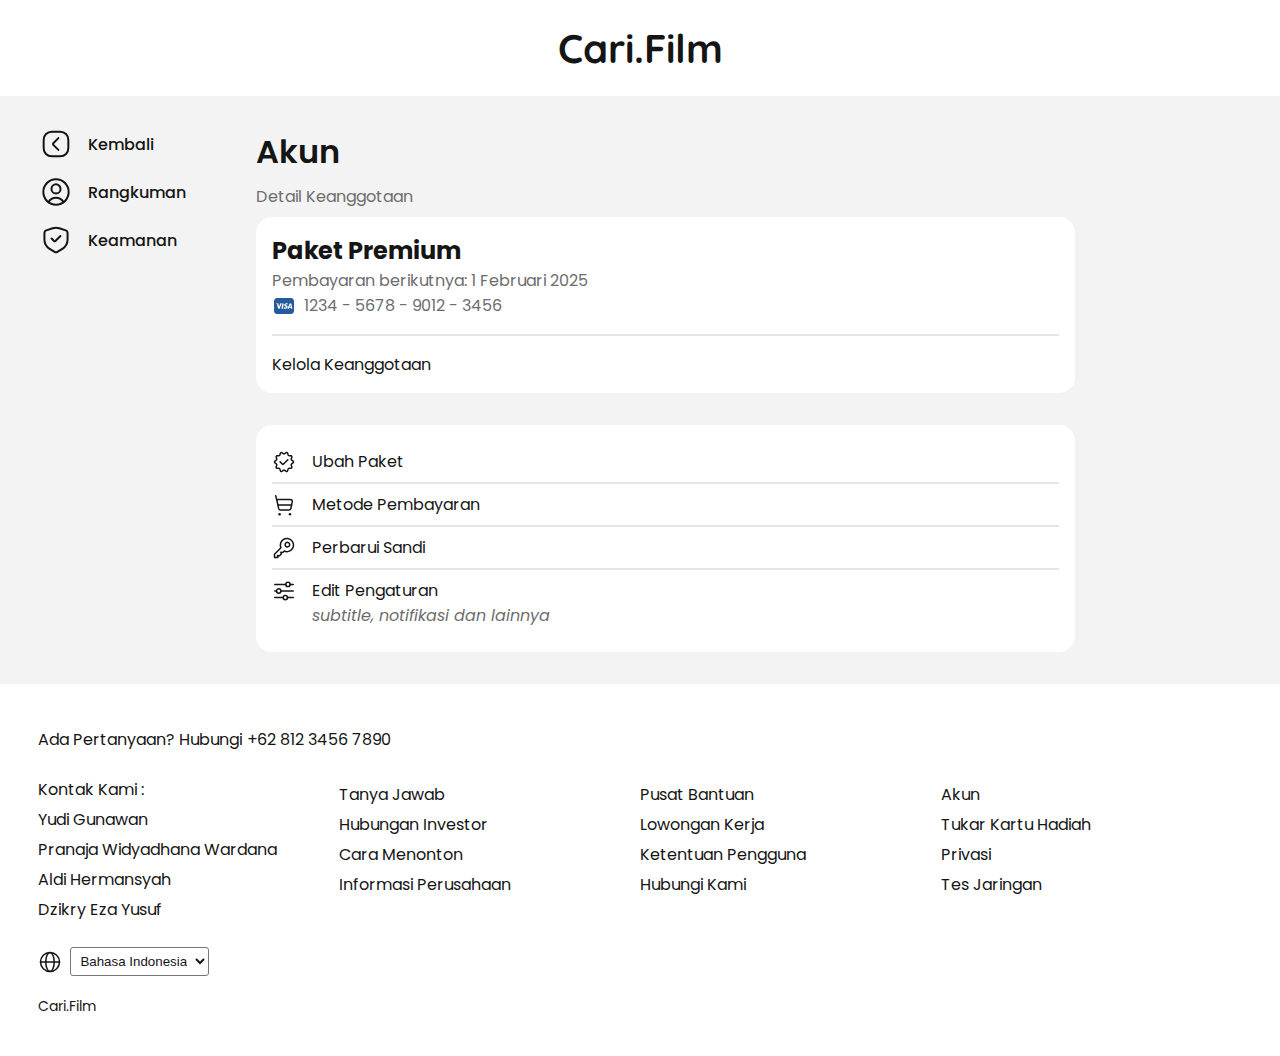
==== commit 1d96ba17: "Update File" ====
--- a/src/html/akun.html
+++ b/src/html/akun.html
@@ -15,19 +15,17 @@
 
     <div class="container">
         <aside>
-            <a href="../../index.html">
-                <div class="button-item">
-                    <svg width="32" height="32" viewBox="0 0 24 24" fill="none" xmlns="http://www.w3.org/2000/svg">
-                        <path
-                            d="M13.8222 7.58594L10.1439 11.2643C10.041 11.3668 9.95939 11.4886 9.90371 11.6228C9.84801 11.7569 9.81934 11.9007 9.81934 12.0459C9.81934 12.1912 9.84801 12.335 9.90371 12.4691C9.95939 12.6033 10.041 12.725 10.1439 12.8276L13.8222 16.4139"
-                            stroke="currentColor" stroke-width="1.5" stroke-linecap="round" stroke-linejoin="round" />
-                        <rect x="2.75" y="2.75" width="18.5" height="18.5" rx="6" stroke="currentColor"
-                            stroke-width="1.5" />
-                    </svg>
-                    <div class="title-aside">Kembali</div>
-                </div>
+            <a href="../../index.html" class="button-item">
+                <svg width="32" height="32" viewBox="0 0 24 24" fill="none" xmlns="http://www.w3.org/2000/svg">
+                    <path
+                        d="M13.8222 7.58594L10.1439 11.2643C10.041 11.3668 9.95939 11.4886 9.90371 11.6228C9.84801 11.7569 9.81934 11.9007 9.81934 12.0459C9.81934 12.1912 9.84801 12.335 9.90371 12.4691C9.95939 12.6033 10.041 12.725 10.1439 12.8276L13.8222 16.4139"
+                        stroke="currentColor" stroke-width="1.5" stroke-linecap="round" stroke-linejoin="round" />
+                    <rect x="2.75" y="2.75" width="18.5" height="18.5" rx="6" stroke="currentColor"
+                        stroke-width="1.5" />
+                </svg>
+                <div class="title-aside">Kembali</div>
             </a>
-            <div class="button-item">
+            <a href="#note" class="button-item" id="btn-note">
                 <svg width="32" height="32" viewBox="0 0 24 24" fill="none" xmlns="http://www.w3.org/2000/svg">
                     <path
                         d="M12 21.5C17.2467 21.5 21.5 17.2467 21.5 12C21.5 6.7533 17.2467 2.5 12 2.5C6.7533 2.5 2.5 6.7533 2.5 12C2.5 17.2467 6.7533 21.5 12 21.5Z"
@@ -40,8 +38,8 @@
                         stroke="currentColor" stroke-width="1.5" stroke-linecap="round" stroke-linejoin="round" />
                 </svg>
                 <div class="title-aside">Rangkuman</div>
-            </div>
-            <div class="button-item">
+            </a>
+            <a href="#security" class="button-item" id="btn-security">
                 <svg width="32" height="32" viewBox="0 0 24 24" fill="none" xmlns="http://www.w3.org/2000/svg">
                     <path
                         d="M8.67041 10.909L10.5446 12.7832C10.6105 12.8499 10.689 12.9029 10.7755 12.939C10.8621 12.9752 10.955 12.9938 11.0488 12.9938C11.1426 12.9938 11.2354 12.9752 11.322 12.939C11.4085 12.9029 11.487 12.8499 11.553 12.7832L15.3298 9.00635"
@@ -51,11 +49,200 @@
                         stroke="currentColor" stroke-width="1.5" stroke-linecap="round" stroke-linejoin="round" />
                 </svg>
                 <div class="title-aside">Keamanan</div>
-            </div>
+            </a>
         </aside>
 
         <article>
-            p
+            <div class="settings" id="note">
+                <div class="title">Akun</div>
+                <div class="content-member">
+                    <div class="paragraf">Detail Keanggotaan</div>
+                    <div class="detail-member">
+                        <div class="packet">Paket Premium</div>
+                        <div class="paragraf">Pembayaran berikutnya: 1 Februari 2025</div>
+                        <div class="paragraf number-visa">
+                            <svg width="24" height="24" viewBox="0 0 24 24" fill="none"
+                                xmlns="http://www.w3.org/2000/svg">
+                                <path
+                                    d="M18.35 10.85L17.65 12.77H18.77C18.62 12.11 18.48 11.48 18.35 10.85ZM18.35 10.85L17.65 12.77H18.77C18.62 12.11 18.48 11.48 18.35 10.85ZM19 4H5C4.20435 4 3.44129 4.31607 2.87868 4.87868C2.31607 5.44129 2 6.20435 2 7V17C2 17.7956 2.31607 18.5587 2.87868 19.1213C3.44129 19.6839 4.20435 20 5 20H19C19.7956 20 20.5587 19.6839 21.1213 19.1213C21.6839 18.5587 22 17.7956 22 17V7C22 6.20435 21.6839 5.44129 21.1213 4.87868C20.5587 4.31607 19.7956 4 19 4ZM7.51 14.64H6.35C6.25 14.64 6.21 14.64 6.19 14.51C5.81 13.07 5.44 11.62 5.06 10.18C5.05443 10.1417 5.0397 10.1054 5.01707 10.0741C4.99443 10.0427 4.96456 10.0173 4.93 10C4.54623 9.78689 4.14054 9.61589 3.72 9.49C3.72 9.49 3.65 9.44 3.61 9.41C3.65322 9.40566 3.69678 9.40566 3.74 9.41H5.74C5.82408 9.39881 5.90958 9.40527 5.99102 9.42898C6.07247 9.4527 6.14807 9.49314 6.213 9.54772C6.27794 9.6023 6.33077 9.66982 6.36814 9.74598C6.4055 9.82213 6.42657 9.90524 6.43 9.99L7 12.87C6.99872 12.8933 6.99872 12.9167 7 12.94L7.05 12.82L8.25 9.49C8.25731 9.45189 8.27911 9.4181 8.31081 9.39573C8.34251 9.37335 8.38165 9.36413 8.42 9.37C8.86 9.37 9.3 9.37 9.76 9.37C9.76 9.42 9.76 9.46 9.71 9.5L7.64 14.5C7.63365 14.5332 7.6181 14.5639 7.59511 14.5887C7.57212 14.6134 7.54262 14.6312 7.51 14.64ZM9.51 14.64C9.79 12.88 10.08 11.13 10.36 9.39H11.73C11.4367 11.1433 11.1533 12.8933 10.88 14.64H9.51ZM15 14.15C14.6007 14.4592 14.1225 14.6498 13.62 14.7C12.9675 14.7688 12.3082 14.6761 11.7 14.43C11.77 14.04 11.84 13.65 11.9 13.26L12.05 13.34C12.5582 13.6012 13.1411 13.679 13.7 13.56C13.92 13.51 14.12 13.42 14.16 13.17C14.1701 13.0655 14.1465 12.9605 14.0925 12.8705C14.0385 12.7805 13.957 12.7102 13.86 12.67C13.66 12.54 13.45 12.45 13.25 12.32C13.0068 12.1777 12.7819 12.0065 12.58 11.81C12.3714 11.5642 12.2569 11.2524 12.2569 10.93C12.2569 10.6076 12.3714 10.2958 12.58 10.05C12.8807 9.71507 13.2798 9.48402 13.72 9.39C14.3806 9.21268 15.0803 9.24767 15.72 9.49H15.78C15.71 9.86 15.65 10.23 15.59 10.57C15.3332 10.4969 15.0729 10.4368 14.81 10.39C14.5506 10.3651 14.2894 10.3651 14.03 10.39C13.9359 10.4085 13.8491 10.4536 13.78 10.52C13.7464 10.5482 13.7193 10.5833 13.7008 10.6231C13.6822 10.6628 13.6726 10.7061 13.6726 10.75C13.6726 10.7939 13.6822 10.8372 13.7008 10.8769C13.7193 10.9167 13.7464 10.9518 13.78 10.98C13.8991 11.0877 14.0299 11.1816 14.17 11.26C14.43 11.42 14.7 11.56 14.95 11.73C15.1572 11.8545 15.3295 12.0296 15.4507 12.2388C15.572 12.448 15.6382 12.6845 15.6432 12.9262C15.6482 13.1679 15.5918 13.407 15.4793 13.621C15.3668 13.835 15.2019 14.017 15 14.15ZM19.11 14.63C19.11 14.4 19.02 14.18 18.98 13.96C18.94 13.74 18.93 13.85 18.85 13.85H17.33C17.2985 13.8467 17.2669 13.8551 17.2411 13.8735C17.2153 13.8919 17.1971 13.9191 17.19 13.95C17.12 14.15 17.05 14.35 16.97 14.55C16.9609 14.5703 16.9471 14.5882 16.9297 14.6021C16.9123 14.616 16.8918 14.6256 16.87 14.63H15.52L15.57 14.51C16.2367 12.93 16.9033 11.35 17.57 9.77C17.6066 9.65975 17.676 9.56332 17.769 9.49361C17.8619 9.42391 17.9739 9.38427 18.09 9.38C18.49 9.38 18.89 9.38 19.3 9.38C19.67 11.13 20.03 12.88 20.4 14.63H19.11ZM18.31 10.84L17.61 12.76H18.73C18.6 12.11 18.46 11.48 18.33 10.85L18.31 10.84Z"
+                                    fill="#245B9E" />
+                                <path
+                                    d="M6.80593 11.885C6.35769 11.0992 5.70327 10.4508 4.91345 10.0097C4.78011 9.93153 4.64295 9.86008 4.50244 9.79565C4.22613 9.66915 3.93969 9.56603 3.64615 9.48739L3.5434 9.41032H5.71842C5.8032 9.39325 5.89047 9.39325 5.97525 9.41032C6.05685 9.4347 6.13262 9.47549 6.19789 9.5302C6.26546 9.58359 6.32097 9.65072 6.36064 9.72715C6.3975 9.80492 6.41786 9.88946 6.42054 9.97548L6.80593 11.885Z"
+                                    fill="#F5B335" />
+                            </svg>
+                            1234 - 5678 - 9012 - 3456
+                        </div>
+                        <div class="hr"></div>
+                        <div class="stat-member">Kelola Keanggotaan</div>
+                    </div>
+                </div>
+                <div class="detail-account">
+                    <div class="setting-account">
+                        <div class="set">
+                            <svg width="24" height="24" viewBox="0 0 24 24" fill="none"
+                                xmlns="http://www.w3.org/2000/svg">
+                                <path
+                                    d="M12.7165 3.65602L13.8537 2.75181C14.0003 2.63306 14.174 2.55279 14.359 2.51821C14.5441 2.48363 14.7347 2.49581 14.914 2.55367C15.0932 2.61153 15.2553 2.71325 15.3859 2.84971C15.5164 2.98617 15.6113 3.1531 15.6619 3.33554L16.0941 4.84638C16.1628 5.09396 16.3124 5.31102 16.5187 5.46259C16.725 5.61416 16.976 5.69143 17.2313 5.68193H18.6983C18.8826 5.67271 19.0663 5.70873 19.2336 5.78689C19.4009 5.86506 19.5468 5.98302 19.6588 6.13059C19.7707 6.27817 19.8453 6.45093 19.8761 6.63399C19.9069 6.81704 19.893 7.00489 19.8356 7.18132L19.2897 8.80662C19.2119 9.03796 19.2097 9.28828 19.2833 9.52099C19.357 9.75369 19.5027 9.95658 19.6991 10.1L21.0297 11.0729C21.1753 11.179 21.2939 11.3184 21.3756 11.4795C21.4574 11.6407 21.5 11.819 21.5 12C21.5 12.1809 21.4574 12.3593 21.3756 12.5205C21.2939 12.6816 21.1753 12.821 21.0297 12.9271L19.6991 13.9C19.5027 14.0434 19.357 14.2463 19.2833 14.479C19.2097 14.7117 19.2119 14.962 19.2897 15.1934L19.8356 16.8187C19.893 16.9951 19.9069 17.183 19.8761 17.366C19.8453 17.5491 19.7707 17.7218 19.6588 17.8694C19.5468 18.017 19.4009 18.1349 19.2336 18.2131C19.0663 18.2913 18.8826 18.3273 18.6983 18.3181H17.2313C16.976 18.3086 16.725 18.3858 16.5187 18.5374C16.3124 18.689 16.1628 18.906 16.0941 19.1536L15.6619 20.6645C15.6113 20.8469 15.5164 21.0138 15.3859 21.1503C15.2553 21.2868 15.0932 21.3885 14.914 21.4463C14.7347 21.5042 14.5441 21.5164 14.359 21.4818C14.174 21.4472 14.0003 21.3669 13.8537 21.2482L12.7165 20.344C12.5139 20.1785 12.2609 20.0883 12 20.0883C11.7391 20.0883 11.4861 20.1785 11.2835 20.344L10.1463 21.2482C9.99966 21.3669 9.82603 21.4472 9.64098 21.4818C9.45594 21.5164 9.26525 21.5042 9.08603 21.4463C8.90681 21.3885 8.74467 21.2868 8.61413 21.1503C8.48359 21.0138 8.38874 20.8469 8.33809 20.6645L7.90594 19.1536C7.83715 18.906 7.68755 18.689 7.48125 18.5374C7.27495 18.3858 7.02395 18.3086 6.7687 18.3181H5.30167C5.11742 18.3273 4.93372 18.2913 4.7664 18.2131C4.59907 18.1349 4.45315 18.017 4.34122 17.8694C4.22929 17.7218 4.15471 17.5491 4.12391 17.366C4.09311 17.183 4.10702 16.9951 4.16443 16.8187L4.7103 15.1934C4.78809 14.962 4.79032 14.7117 4.71666 14.479C4.643 14.2463 4.49731 14.0434 4.3009 13.9L2.97033 12.9271C2.8247 12.821 2.70614 12.6816 2.62438 12.5205C2.54263 12.3593 2.5 12.1809 2.5 12C2.5 11.819 2.54263 11.6407 2.62438 11.4795C2.70614 11.3184 2.8247 11.179 2.97033 11.0729L4.3009 10.1C4.49731 9.95658 4.643 9.75369 4.71666 9.52099C4.79032 9.28828 4.78809 9.03796 4.7103 8.80662L4.23266 7.14699C4.17525 6.97055 4.16134 6.7827 4.19214 6.59965C4.22294 6.41659 4.29753 6.24383 4.40946 6.09625C4.52139 5.94868 4.66731 5.83072 4.83463 5.75256C5.00195 5.67439 5.18566 5.63837 5.3699 5.64759H6.83694C7.09219 5.65709 7.34318 5.57983 7.54949 5.42825C7.75579 5.27668 7.90539 5.05962 7.97418 4.81205L8.40633 3.3012C8.46943 3.13208 8.57141 2.9804 8.70392 2.85856C8.83644 2.73671 8.99573 2.64817 9.16877 2.60016C9.34181 2.55216 9.52368 2.54606 9.69951 2.58236C9.87534 2.61866 10.0401 2.69634 10.1804 2.80904L11.3177 3.71325C11.5238 3.86209 11.7734 3.93731 12.0268 3.92694C12.2803 3.91657 12.523 3.82121 12.7165 3.65602Z"
+                                    stroke="currentColor" stroke-width="1.5" stroke-linecap="round"
+                                    stroke-linejoin="round" />
+                                <path
+                                    d="M8.10553 11.8935L10.2976 14.0856C10.3747 14.1636 10.4665 14.2255 10.5678 14.2678C10.669 14.3101 10.7776 14.3319 10.8873 14.3319C10.997 14.3319 11.1057 14.3101 11.2069 14.2678C11.3081 14.2255 11.3999 14.1636 11.4771 14.0856L15.8945 9.66806"
+                                    stroke="currentColor" stroke-width="1.5" stroke-linecap="round"
+                                    stroke-linejoin="round" />
+                            </svg>
+                            Ubah Paket
+                        </div>
+                    </div>
+                    <div class="setting-account">
+                        <div class="set">
+                            <svg width="24" height="24" viewBox="0 0 24 24" fill="none"
+                                xmlns="http://www.w3.org/2000/svg">
+                                <path d="M7.53657 21.25H7.54758" stroke="currentColor" stroke-width="2.5"
+                                    stroke-linecap="round" stroke-linejoin="round" />
+                                <path d="M17.9381 21.25H17.9491" stroke="currentColor" stroke-width="2.5"
+                                    stroke-linecap="round" stroke-linejoin="round" />
+                                <path
+                                    d="M4.62838 6.52571H9.60334C12.3104 6.52571 15.0175 6.52571 17.7246 6.52571C18.2498 6.50271 18.7743 6.58341 19.2682 6.76318C19.5116 6.85995 19.73 7.01065 19.9069 7.20397C20.0837 7.39727 20.2145 7.62817 20.2893 7.87927C20.3493 8.45024 20.2761 9.02733 20.0756 9.56528C19.9449 10.1351 19.8263 10.7526 19.7075 11.275C19.4462 12.4624 19.1851 13.6497 18.9714 14.8371C18.9205 15.4101 18.7016 15.9553 18.3421 16.4043C18.1157 16.6114 17.8494 16.7699 17.5594 16.8699C17.2693 16.9699 16.962 17.0095 16.6561 16.986C15.6349 16.986 14.602 16.986 13.569 16.986H9.80509C9.25234 17.0394 8.69568 17.0394 8.14288 16.986C7.8537 16.9546 7.5781 16.8469 7.34439 16.6736C7.11069 16.5004 6.9273 16.2681 6.81307 16.0006C6.61691 15.3381 6.46226 14.6639 6.35001 13.9822C6.25503 13.4478 6.13629 12.9136 6.01756 12.3793C5.60199 10.3964 5.12706 8.43731 4.62838 6.52571ZM4.62838 6.52571C4.31967 5.26714 3.9991 4.00857 3.69039 2.75"
+                                    stroke="currentColor" stroke-width="1.5" stroke-linecap="round"
+                                    stroke-linejoin="round" />
+                                <path d="M19.5531 11.9993H5.93447" stroke="currentColor" stroke-width="1.5"
+                                    stroke-linecap="round" stroke-linejoin="round" />
+                            </svg>
+                            Metode Pembayaran
+                        </div>
+                    </div>
+                    <div class="setting-account">
+                        <div class="set">
+                            <svg width="24" height="24" viewBox="0 0 24 24" fill="none"
+                                xmlns="http://www.w3.org/2000/svg">
+                                <path
+                                    d="M19.5431 4.47107C18.4756 3.37243 17.0551 2.68603 15.5319 2.53268C14.0086 2.37933 12.4802 2.76886 11.2155 3.63271C9.95088 4.49656 9.03108 5.77936 8.61802 7.25533C8.20496 8.73131 8.32511 10.3059 8.95734 11.7019L2.5 18.179V21.5H5.86393L5.54636 19.5098L7.51061 19.8395L9.18081 18.179L8.86324 16.1888L10.8393 16.5067L12.3095 15.0347C13.7038 15.6677 15.2764 15.788 16.7506 15.3744C18.2247 14.9608 19.5059 14.0399 20.3687 12.7737C21.2315 11.5074 21.6205 9.97708 21.4674 8.45195C21.3142 6.92681 20.6286 5.50464 19.5314 4.43574L19.5431 4.47107Z"
+                                    stroke="currentColor" stroke-width="1.5" stroke-linecap="round"
+                                    stroke-linejoin="round" />
+                                <path
+                                    d="M16.9908 10.2298C16.6753 10.5469 16.2729 10.7631 15.8346 10.8511C15.3963 10.9391 14.9418 10.8948 14.5286 10.7239C14.1155 10.553 13.7622 10.2632 13.5137 9.89121C13.2652 9.51918 13.1325 9.08167 13.1325 8.63409C13.1325 8.18651 13.2652 7.749 13.5137 7.37697C13.7622 7.00495 14.1155 6.71514 14.5286 6.54426C14.9418 6.37338 15.3963 6.32912 15.8346 6.41708C16.2729 6.50504 16.6753 6.72126 16.9908 7.03836C17.4095 7.46365 17.6443 8.03687 17.6443 8.63409C17.6443 9.23131 17.4095 9.80453 16.9908 10.2298Z"
+                                    stroke="currentColor" stroke-width="1.5" stroke-linecap="round"
+                                    stroke-linejoin="round" />
+                            </svg>
+                            Perbarui Sandi
+                        </div>
+                    </div>
+                    <div class="setting-account2">
+                        <div class="set">
+                            <svg width="24" height="24" viewBox="0 0 24 24" fill="none"
+                                xmlns="http://www.w3.org/2000/svg">
+                                <path d="M21.25 12H8.89464" stroke="currentColor" stroke-width="1.5"
+                                    stroke-miterlimit="10" stroke-linecap="round" />
+                                <path d="M4.53393 12H2.75" stroke="currentColor" stroke-width="1.5"
+                                    stroke-miterlimit="10" stroke-linecap="round" />
+                                <path d="M21.2499 18.6071H15.5017" stroke="currentColor" stroke-width="1.5"
+                                    stroke-miterlimit="10" stroke-linecap="round" />
+                                <path d="M11.1411 18.6071H2.75" stroke="currentColor" stroke-width="1.5"
+                                    stroke-miterlimit="10" stroke-linecap="round" />
+                                <path d="M21.25 5.39285H18.1447" stroke="currentColor" stroke-width="1.5"
+                                    stroke-miterlimit="10" stroke-linecap="round" />
+                                <path d="M13.7839 5.39285H2.75" stroke="currentColor" stroke-width="1.5"
+                                    stroke-miterlimit="10" stroke-linecap="round" />
+                                <path
+                                    d="M15.9642 7.57323C17.1684 7.57323 18.1445 6.59705 18.1445 5.39288C18.1445 4.1887 17.1684 3.21252 15.9642 3.21252C14.76 3.21252 13.7838 4.1887 13.7838 5.39288C13.7838 6.59705 14.76 7.57323 15.9642 7.57323Z"
+                                    stroke="currentColor" stroke-width="1.5" stroke-miterlimit="10"
+                                    stroke-linecap="round" />
+                                <path
+                                    d="M6.71415 14.1804C7.91833 14.1804 8.89451 13.2042 8.89451 12.0001C8.89451 10.7959 7.91833 9.8197 6.71415 9.8197C5.50998 9.8197 4.5338 10.7959 4.5338 12.0001C4.5338 13.2042 5.50998 14.1804 6.71415 14.1804Z"
+                                    stroke="currentColor" stroke-width="1.5" stroke-miterlimit="10"
+                                    stroke-linecap="round" />
+                                <path
+                                    d="M13.3214 20.7875C14.5255 20.7875 15.5017 19.8113 15.5017 18.6071C15.5017 17.4029 14.5255 16.4268 13.3214 16.4268C12.1172 16.4268 11.141 17.4029 11.141 18.6071C11.141 19.8113 12.1172 20.7875 13.3214 20.7875Z"
+                                    stroke="currentColor" stroke-width="1.5" stroke-miterlimit="10"
+                                    stroke-linecap="round" />
+                            </svg>
+                            Edit Pengaturan
+                        </div>
+                        <div class="paragraf edit">
+                            subtitle, notifikasi dan lainnya
+                        </div>
+                    </div>
+                </div>
+            </div>
+            <div class="settings" id="security">
+                <div class="title">Keamanan</div>
+                <div class="content-member">
+                    <div class="paragraf">Detail Akun</div>
+                    <div class="detail-account">
+                        <div class="setting-account">
+                            <div class="set">
+                                <svg width="24" height="24" viewBox="0 0 24 24" fill="none"
+                                    xmlns="http://www.w3.org/2000/svg">
+                                    <path
+                                        d="M17 9.6875H7C5.61929 9.6875 4.5 10.7228 4.5 12V18.9375C4.5 20.2147 5.61929 21.25 7 21.25H17C18.3807 21.25 19.5 20.2147 19.5 18.9375V12C19.5 10.7228 18.3807 9.6875 17 9.6875Z"
+                                        stroke="currentColor" stroke-width="1.5" stroke-linecap="round"
+                                        stroke-linejoin="round" />
+                                    <path
+                                        d="M7.375 9.6875V7.375C7.375 6.14837 7.86228 4.97199 8.72963 4.10463C9.59699 3.23728 10.7734 2.75 12 2.75C13.2266 2.75 14.403 3.23728 15.2704 4.10463C16.1377 4.97199 16.625 6.14837 16.625 7.375V9.6875"
+                                        stroke="currentColor" stroke-width="1.5" stroke-linecap="round"
+                                        stroke-linejoin="round" />
+                                    <path d="M8.53128 17.7812H15.4688" stroke="currentColor" stroke-width="1.5"
+                                        stroke-linecap="round" stroke-linejoin="round" />
+                                </svg>
+                                Sandi
+                            </div>
+                            <div class="paragraf edit">
+                                **********
+                            </div>
+                        </div>
+                        <div class="setting-account">
+                            <div class="set">
+                                <svg width="24" height="24" viewBox="0 0 24 24" fill="none"
+                                    xmlns="http://www.w3.org/2000/svg">
+                                    <rect x="2.68159" y="3.5" width="18.5" height="17" rx="4" stroke="currentColor"
+                                        stroke-width="1.5" />
+                                    <path
+                                        d="M2.72875 7.58978L9.93399 11.7198C10.5383 12.0709 11.2238 12.2557 11.9216 12.2557C12.6195 12.2557 13.305 12.0709 13.9093 11.7198L21.1344 7.58978"
+                                        stroke="currentColor" stroke-width="1.5" stroke-linecap="round"
+                                        stroke-linejoin="round" />
+                                </svg>
+                                Email
+                            </div>
+                            <div class="paragraf edit">
+                                kelompokEmpat@gmail.com
+                            </div>
+                        </div>
+                        <div class="setting-account">
+                            <div class="set">
+                                <svg width="24" height="24" viewBox="0 0 24 24" fill="none"
+                                    xmlns="http://www.w3.org/2000/svg">
+                                    <path
+                                        d="M12.7354 20.1912C12.4288 20.0506 12.1222 19.91 11.8155 19.7438C10.3132 18.8948 8.93344 17.8452 7.71409 16.6237C6.13308 15.1347 4.83446 13.3715 3.88102 11.4195C3.37018 10.371 3.02534 9.24943 2.85888 8.09491C2.63218 6.92878 2.76129 5.72138 3.2294 4.62967C3.5179 4.1606 3.86576 3.73081 4.26434 3.35098C4.4259 3.16987 4.62235 3.02329 4.84191 2.92002C5.06145 2.81674 5.29959 2.75891 5.54202 2.75C6.04667 2.82558 6.50357 3.09079 6.81971 3.49163C7.50966 4.25884 8.25073 4.94934 8.97901 5.67819C9.26577 5.92439 9.44467 6.27328 9.47731 6.64999C9.46502 6.96695 9.34308 7.26979 9.13234 7.50671C8.88958 7.8136 8.5957 8.09491 8.31461 8.389C8.14496 8.55247 8.01523 8.75286 7.93546 8.97461C7.85569 9.19636 7.82804 9.43352 7.85464 9.66769C8.03017 10.2161 8.33217 10.7154 8.73625 11.1254C9.22177 11.7903 9.70729 12.4041 10.2566 13.0562C11.2438 14.1969 12.4141 15.1649 13.7192 15.9205C13.8996 16.0569 14.1129 16.143 14.3373 16.1699C14.5618 16.1969 14.7895 16.1638 14.9969 16.0739C15.4308 15.831 15.8162 15.5103 16.1341 15.1276C16.4089 14.7926 16.8028 14.5773 17.2329 14.5267C17.6156 14.5462 17.9765 14.7108 18.2423 14.987C18.5872 15.2812 18.8811 15.6264 19.2006 15.946C19.52 16.2657 19.7755 16.4959 20.0438 16.79C20.3651 17.0731 20.668 17.3764 20.9509 17.6979C21.1704 17.9817 21.2752 18.3377 21.2449 18.6952C21.131 19.1226 20.885 19.503 20.5422 19.7822C20.0598 20.2841 19.4737 20.6748 18.8249 20.9265C18.1761 21.1783 17.4801 21.2852 16.7857 21.2398C15.3798 21.1609 14.0033 20.8046 12.7354 20.1912Z"
+                                        stroke="currentColor" stroke-width="1.5" stroke-miterlimit="10"
+                                        stroke-linecap="round" />
+                                </svg>
+                                Phone
+                            </div>
+                            <div class="paragraf edit">
+                                +62-812-3456-7890
+                            </div>
+                        </div>
+                        <div class="setting-account2">
+                            <div class="set">
+                                <svg width="24" height="24" viewBox="0 0 24 24" fill="none"
+                                    xmlns="http://www.w3.org/2000/svg">
+                                    <path
+                                        d="M13.4767 21.2448H8.34067C7.04877 21.3045 5.78536 20.8527 4.82407 19.9876C3.86278 19.1224 3.28099 17.9134 3.2047 16.6224V7.37762C3.28099 6.08659 3.86278 4.87757 4.82407 4.01241C5.78536 3.14724 7.04877 2.69559 8.34067 2.75524H13.4767"
+                                        stroke="currentColor" stroke-width="1.5" stroke-linecap="round"
+                                        stroke-linejoin="round" />
+                                    <path d="M20.7953 12H7.44174" stroke="currentColor" stroke-width="1.5"
+                                        stroke-miterlimit="10" stroke-linecap="round" />
+                                    <path
+                                        d="M16.0833 17.136L20.4874 12.7319C20.6802 12.5371 20.7884 12.2742 20.7884 12C20.7884 11.7259 20.6802 11.4629 20.4874 11.2681L16.0833 6.86404"
+                                        stroke="currentColor" stroke-width="1.5" stroke-linecap="round"
+                                        stroke-linejoin="round" />
+                                </svg>
+                                Keluar
+                            </div>
+                        </div>
+                    </div>
+                </div>
+            </div>
         </article>
     </div>
 
@@ -113,7 +300,7 @@
         <svg width="35" height="35" viewBox="0 0 24 24" fill="none" xmlns="http://www.w3.org/2000/svg">
             <path
                 d="M10.8321 17.4931L6.3187 20.6781C5.9247 20.8997 5.47071 20.9911 5.02166 20.939C4.57263 20.8869 4.15158 20.6941 3.81874 20.3882C3.48592 20.0823 3.25836 19.679 3.16867 19.236C3.07896 18.7929 3.13169 18.3328 3.31931 17.9215L9.94654 4.03864C10.1187 3.6686 10.393 3.35544 10.7372 3.13601C11.0812 2.91657 11.4808 2.79999 11.889 2.79999C12.2971 2.79999 12.6968 2.91657 13.0409 3.13601C13.385 3.35544 13.6594 3.6686 13.8315 4.03864L20.6587 18.1216C20.8616 18.5392 20.9232 19.0115 20.8344 19.4673C20.7457 19.923 20.5112 20.3375 20.1664 20.6486C19.8215 20.9595 19.3851 21.15 18.9225 21.1915C18.4601 21.2328 17.9967 21.1229 17.6021 20.8782L12.8889 17.4931C12.5735 17.3206 12.2198 17.2301 11.8604 17.2301C11.501 17.2301 11.1474 17.3206 10.8321 17.4931Z"
-                stroke="currentColor" stroke-width="1.5" stroke-linecap="round" stroke-linejoin="round" />
+                stroke="#6D6D6D" stroke-width="1.5" stroke-linecap="round" stroke-linejoin="round" />
         </svg>
     </div>
 
--- a/src/css/akun.css
+++ b/src/css/akun.css
@@ -49,7 +49,7 @@
 /* BASE */
 
 /* header start */
-header, nav, section, article {
+header, nav, section {
     width: 100%;
     padding: 0 32px;
 }
@@ -145,7 +145,13 @@
 /* display flex */
 .container,
 aside,
-aside .button-item {
+aside .button-item,
+article,
+article .settings,
+article .content-member,
+article .number-visa,
+article .setting-account,
+article .set {
     display: flex;
 }
 /* display flex */
@@ -155,25 +161,99 @@
     width: 100%;
     justify-content: center;
     align-items: flex-start;
-    background-color: royalblue;
+    /* background-color: royalblue; */
 }
 aside {
     width: 20%;
     flex-direction: column;
+    align-items: flex-start;
     gap: 1rem;
-    background-color: #FFBF00;
+    /* background-color: var(--color2); */
+}
+aside .button-item {
+    width: 100%;
+    justify-content: center;
+    align-items: center;
+    gap: 1rem;
+    /* background-color: turquoise; */
 }
 aside .title-aside {
+    width: 50%;
     font-size: 1rem;
     font-weight: 500;
-}
-aside .button-item {
-    align-items: center;
-    gap: 1rem;
+    /* background-color: chocolate; */
 }
 article {
     width: 80%;
-    background-color: chocolate;
+    flex-direction: row;
+    overflow: hidden;
+    /* background-color: chocolate; */
+}
+article .settings {
+    min-width: 80%;
+    display: none;
+    /* background-color: coral; */
+}
+article .title {
+    margin-bottom: 0.5rem;
+    font-size: 2rem;
+    font-weight: 600;
+}
+article #note {
+    display: block; /* Tampilkan #note secara default */
+    /* background-color: coral; */
+}
+article .content-member {
+    margin-bottom: 2rem;
+    flex-direction: column;
+    gap: 0.5rem;
+}
+article .detail-member,
+article .detail-account {
+    height: fit-content;
+    padding: 1rem;
+    background-color: var(--color1);
+    border-radius: 1rem;
+    -webkit-border-radius: 1rem;
+    -moz-border-radius: 1rem;
+    -ms-border-radius: 1rem;
+    -o-border-radius: 1rem;
+}
+article .detail-member .hr {
+    margin: 1rem 0;
+    border-bottom: 2px solid var(--grey-25);
+}
+article .packet {
+    font-size: 1.5rem;
+    font-weight: 700;
+}
+article .paragraf {
+    color: var(--color4);
+}
+article .number-visa {
+    flex-direction: row;
+    justify-content: flex-start;
+    align-items: center;
+    gap: 0.5rem;
+}
+article .setting-account {
+    padding: 0.5rem 0;
+    flex-direction: column;
+    border-bottom: 2px solid var(--grey-25);
+}
+article .setting-account2 {
+    padding: 0.5rem 0;
+    flex-direction: column;
+}
+article .set {
+    flex-direction: row;
+    justify-content: flex-start;
+    align-items: center;
+    gap: 1rem;
+}
+article .edit {
+    padding-left: 40px;
+    font-style: italic;
 }
 /* main end */
 
@@ -236,9 +316,9 @@
     right: 50px;
     width: 50px;
     height: 50px;
-    background-color: var(--color6);
+    background-color: var(--color1);
     border-radius: 50%;
-    box-shadow: 0 4px 6px var(--color3);
+    box-shadow: 0 4px 6px var(--color4);
     display: flex;
     align-items: center;
     justify-content: center;
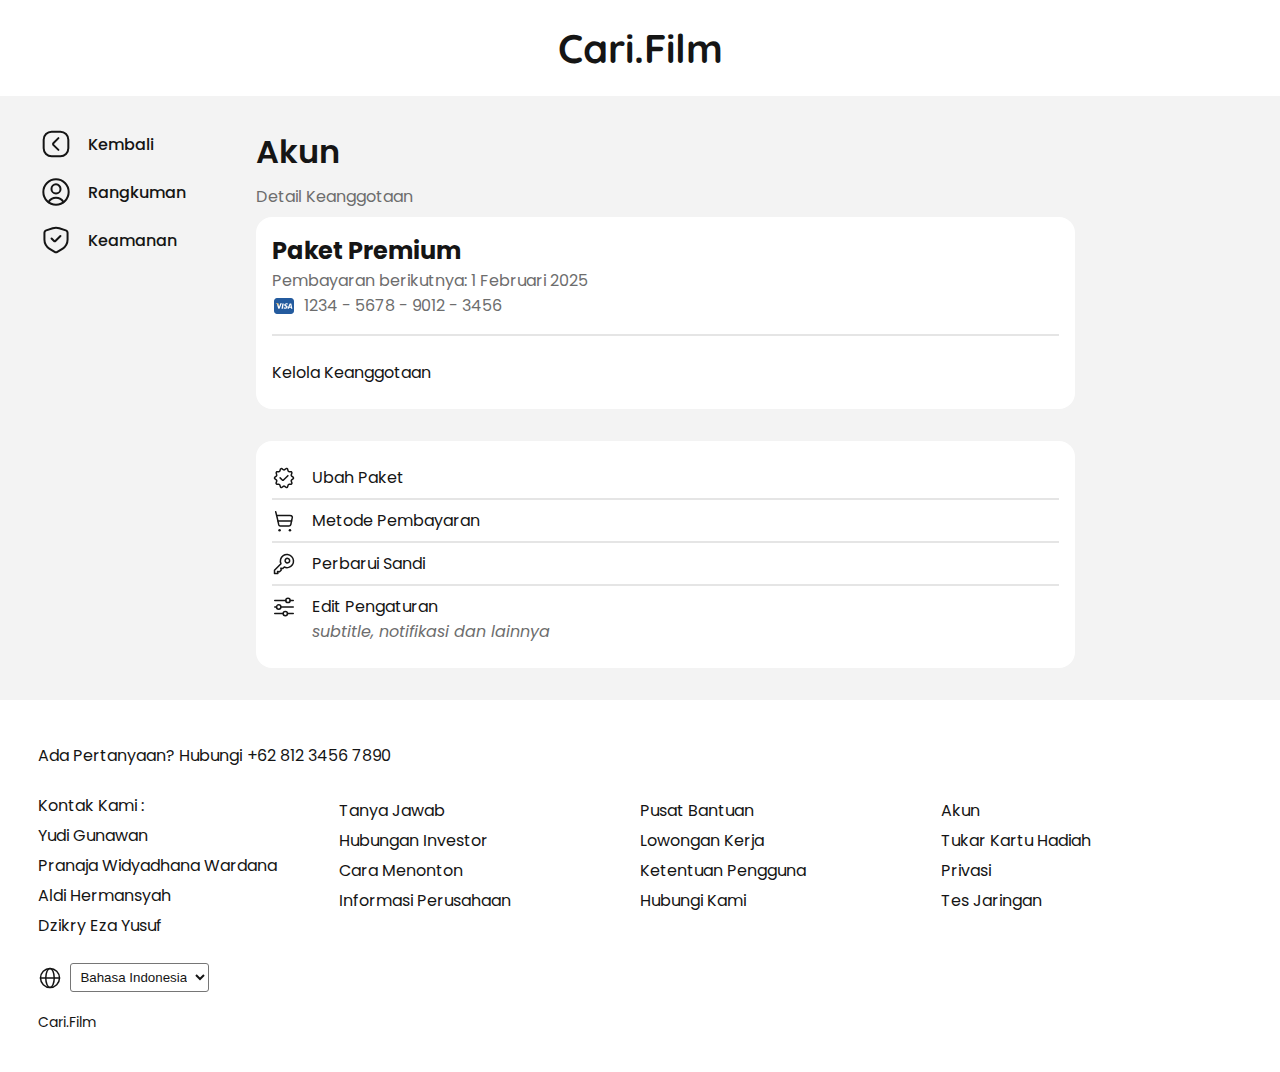
==== commit 38acec3e: "Update code" ====
--- a/src/html/akun.html
+++ b/src/html/akun.html
@@ -73,7 +73,7 @@
                             1234 - 5678 - 9012 - 3456
                         </div>
                         <div class="hr"></div>
-                        <div class="stat-member">Kelola Keanggotaan</div>
+                        <div class="stat-member setting-account2">Kelola Keanggotaan</div>
                     </div>
                 </div>
                 <div class="detail-account">
@@ -169,7 +169,7 @@
                 <div class="content-member">
                     <div class="paragraf">Detail Akun</div>
                     <div class="detail-account">
-                        <div class="setting-account">
+                        <div class="setting-account" id="pw">
                             <div class="set">
                                 <svg width="24" height="24" viewBox="0 0 24 24" fill="none"
                                     xmlns="http://www.w3.org/2000/svg">
@@ -186,11 +186,11 @@
                                 </svg>
                                 Sandi
                             </div>
-                            <div class="paragraf edit">
+                            <div class="paragraf edit pw">
                                 **********
                             </div>
                         </div>
-                        <div class="setting-account">
+                        <div class="setting-account" id="email">
                             <div class="set">
                                 <svg width="24" height="24" viewBox="0 0 24 24" fill="none"
                                     xmlns="http://www.w3.org/2000/svg">
@@ -203,11 +203,11 @@
                                 </svg>
                                 Email
                             </div>
-                            <div class="paragraf edit">
+                            <div class="paragraf edit email">
                                 kelompokEmpat@gmail.com
                             </div>
                         </div>
-                        <div class="setting-account">
+                        <div class="setting-account" id="phone">
                             <div class="set">
                                 <svg width="24" height="24" viewBox="0 0 24 24" fill="none"
                                     xmlns="http://www.w3.org/2000/svg">
@@ -218,7 +218,7 @@
                                 </svg>
                                 Phone
                             </div>
-                            <div class="paragraf edit">
+                            <div class="paragraf edit phone">
                                 +62-812-3456-7890
                             </div>
                         </div>
--- a/src/css/akun.css
+++ b/src/css/akun.css
@@ -14,6 +14,7 @@
     --color5: #999999;
     --color6: #1f2020;
     --color7: #F3F3F3;
+    --color8: #007bff;
 
     --grey-25: rgba(153, 153, 153, 0.25);
     --white-25: rgba(255, 255, 255, 0.25);
@@ -240,10 +241,30 @@
     padding: 0.5rem 0;
     flex-direction: column;
     border-bottom: 2px solid var(--grey-25);
+    cursor: pointer;
+    transition: color 0.3s, background-color 0.3s;
+    -webkit-transition: color 0.3s, background-color 0.3s;
+    -moz-transition: color 0.3s, background-color 0.3s;
+    -ms-transition: color 0.3s, background-color 0.3s;
+    -o-transition: color 0.3s, background-color 0.3s;
+}
+article .setting-account:hover {
+    background-color: var(--color1);
+    color: var(--color8);
+}
+article .setting-account2:hover {
+    background-color: var(--color1);
+    color: var(--color8);
 }
 article .setting-account2 {
     padding: 0.5rem 0;
     flex-direction: column;
+    cursor: pointer;
+    transition: color 0.3s, background-color 0.3s;
+    -webkit-transition: color 0.3s, background-color 0.3s;
+    -moz-transition: color 0.3s, background-color 0.3s;
+    -ms-transition: color 0.3s, background-color 0.3s;
+    -o-transition: color 0.3s, background-color 0.3s;
 }
 article .set {
     flex-direction: row;
